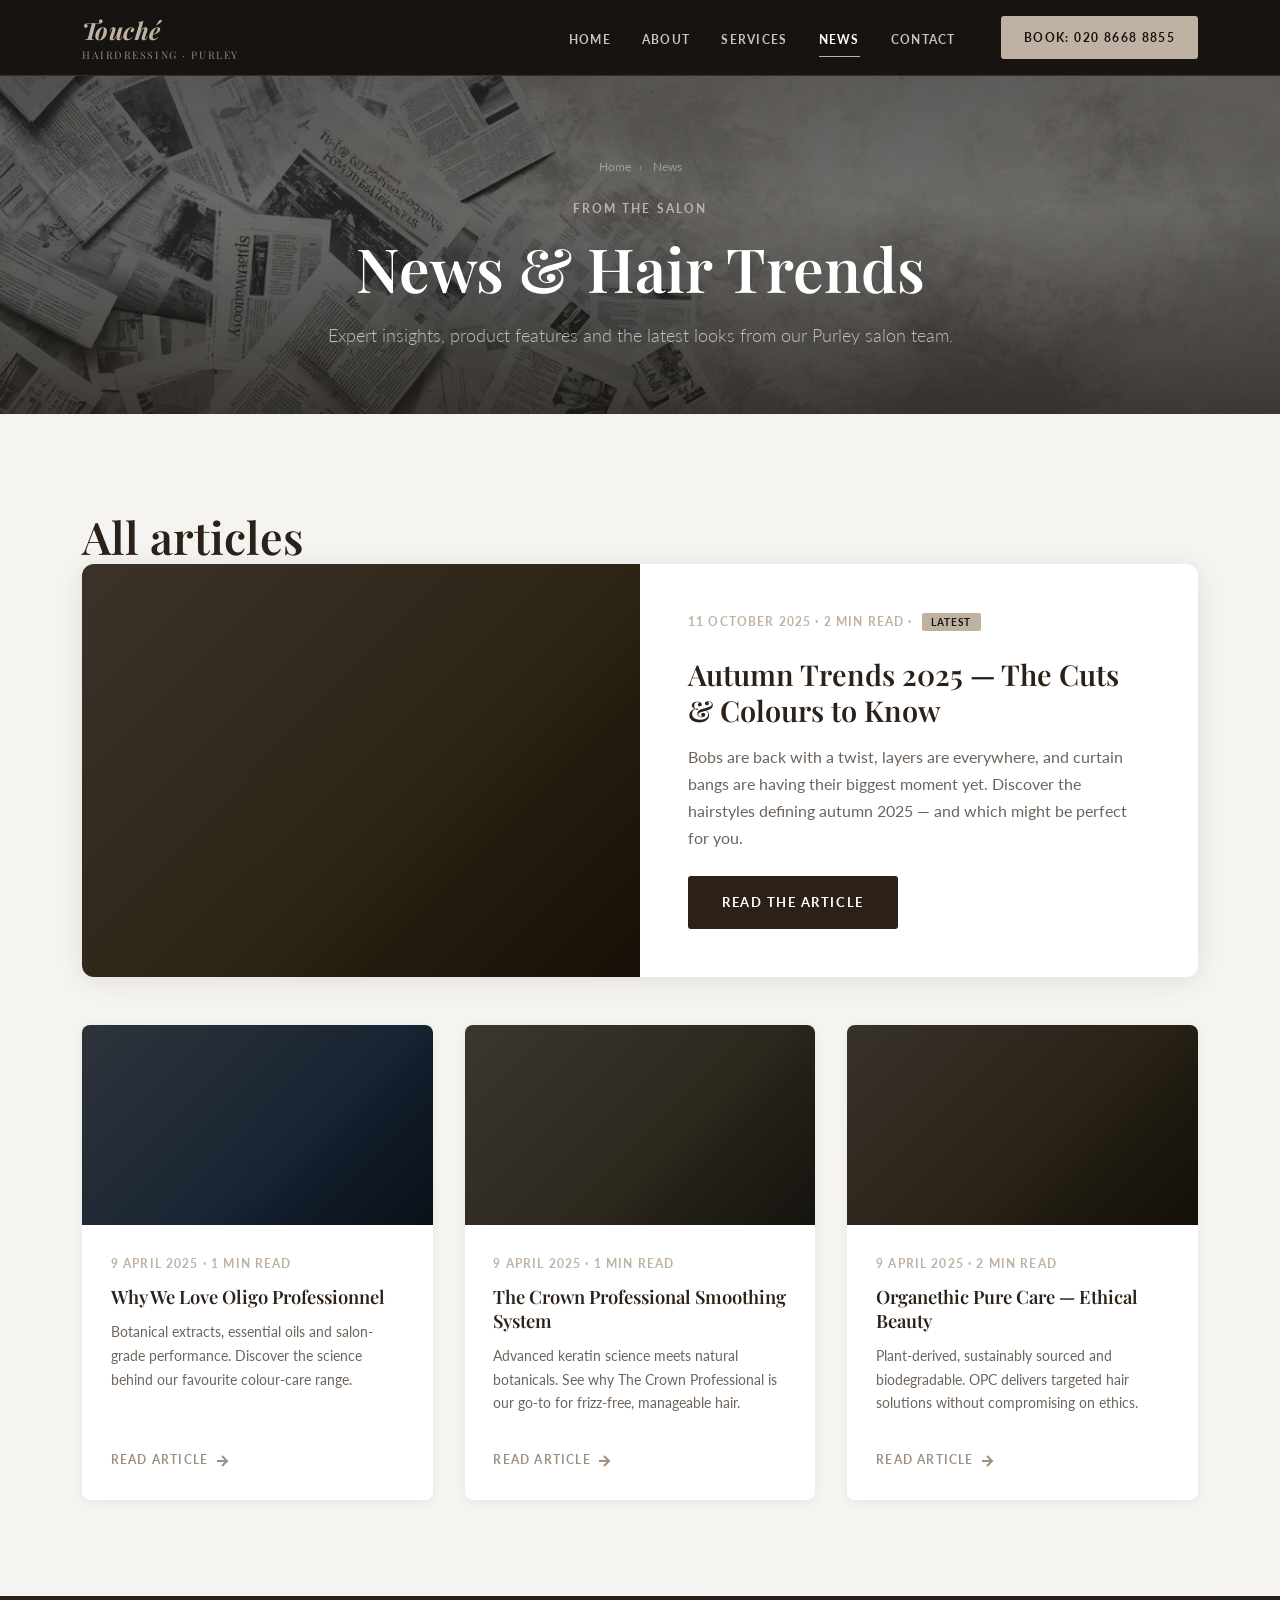
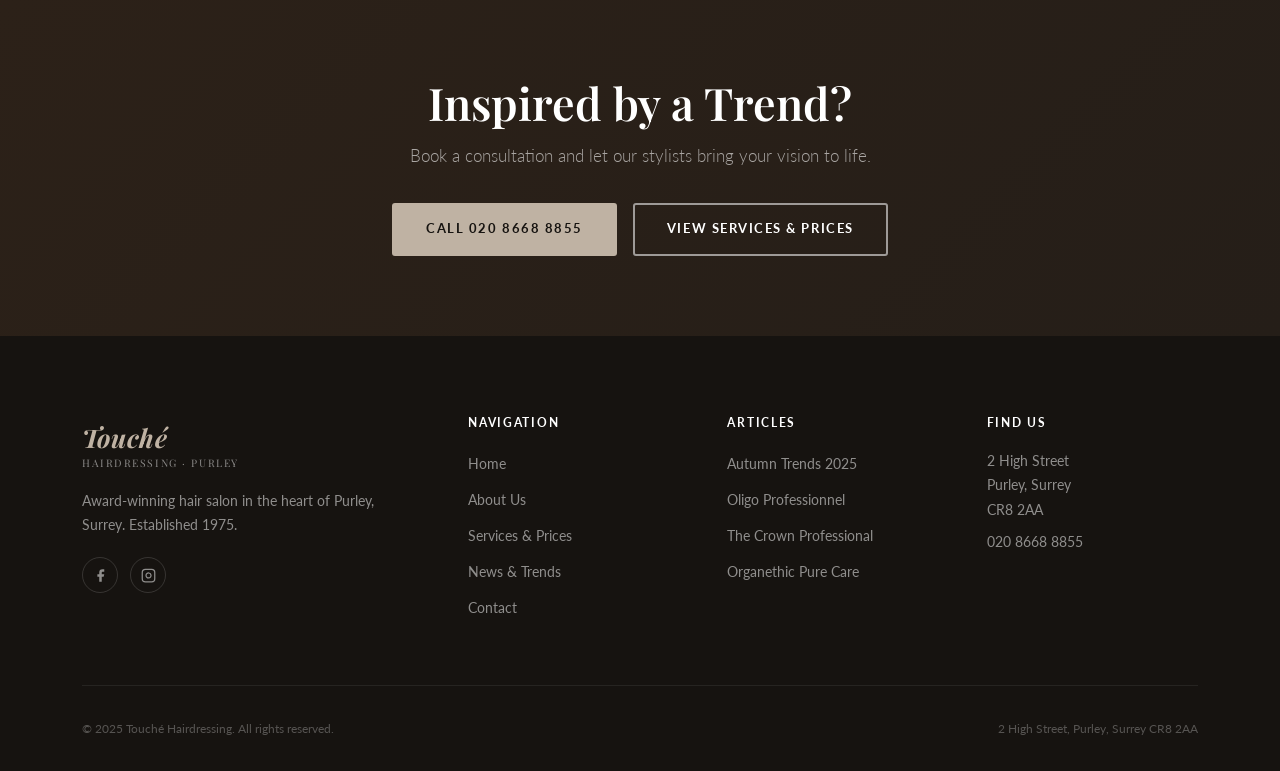
==== news/index.html @ 26e146b6 "Initial commit — Touché Hairdressing Purley (cloned and rebranded from Caterham site) Co-Authored-By" ====
<!DOCTYPE html>
<html lang="en-GB">
<head>
  <meta charset="UTF-8">
  <meta name="viewport" content="width=device-width, initial-scale=1.0">
  <title>Hair News &amp; Trends | Touché Hairdressing Purley Blog</title>
  <meta name="description" content="Salon news, hair trends and product features from Touché Hairdressing Purley. Explore autumn 2025 trends, premium product guides and expert styling advice.">
  <meta name="keywords" content="hair trends 2025, hairdressing news Purley, autumn hair trends, balayage trends Surrey, hair care tips">
  <link rel="canonical" href="https://www.touchepurley.hair/news/">

  <meta property="og:type" content="website">
  <meta property="og:url" content="https://www.touchepurley.hair/news/">
  <meta property="og:title" content="Hair News &amp; Trends | Touché Hairdressing Purley">
  <meta property="og:description" content="Expert hair trend guides and product features from Touché Hairdressing, Purley's award-winning salon.">

  <link rel="icon" type="image/x-icon" href="../Images/favicon.ico">
  <link rel="icon" type="image/png" sizes="32x32" href="../Images/favicon-32x32.png">
  <link rel="icon" type="image/png" sizes="16x16" href="../Images/favicon-16x16.png">
  <link rel="apple-touch-icon" href="../Images/apple-touch-icon.png">
  <link rel="manifest" href="../Images/site.webmanifest">

  <link rel="stylesheet" href="../css/style.css">

  <script type="application/ld+json">
  {
    "@context": "https://schema.org",
    "@type": "Blog",
    "name": "Touché Hairdressing News & Trends",
    "url": "https://www.touchepurley.hair/news/",
    "publisher": {
      "@type": "Organization",
      "name": "Touché Hairdressing",
      "url": "https://www.touchepurley.hair"
    }
  }
  </script>
</head>
<body>

<!-- ===== NAVIGATION ===== -->
<nav class="nav" aria-label="Main navigation">
  <div class="nav__container">
    <a href="../index.html" class="nav__logo">Touché<span>Hairdressing · Purley</span></a>
    <ul class="nav__links" role="list">
      <li><a href="../index.html">Home</a></li>
      <li><a href="../about.html">About</a></li>
      <li><a href="../services.html">Services</a></li>
      <li><a href="./" class="active">News</a></li>
      <li><a href="../contact.html">Contact</a></li>
    </ul>
    <a href="tel:02086688855" class="btn btn--gold nav__cta">Book: 020 8668 8855</a>
    <button class="nav__hamburger" aria-label="Toggle navigation menu" aria-expanded="false">
      <span></span><span></span><span></span>
    </button>
  </div>
</nav>

<nav class="nav__mobile" aria-label="Mobile navigation">
  <a href="../index.html">Home</a>
  <a href="../about.html">About</a>
  <a href="../services.html">Services</a>
  <a href="./">News</a>
  <a href="../contact.html">Contact</a>
  <a href="tel:02086688855" class="btn btn--gold">Call 020 8668 8855</a>
</nav>

<!-- ===== PAGE HERO ===== -->
<header class="page-hero page-hero--img" style="background-image:url('../Images/news%20header%201200%20x%20400.jpg')">
  <div class="breadcrumb"><a href="../index.html">Home</a><span>›</span> News</div>
  <div class="page-hero__content">
    <span class="eyebrow" style="color:var(--gold);">From the Salon</span>
    <h1>News &amp; Hair Trends</h1>
    <p>Expert insights, product features and the latest looks from our Purley salon team.</p>
  </div>
</header>

<!-- ===== BLOG GRID ===== -->
<section class="section" aria-labelledby="articles-heading">
  <div class="container">
    <h2 id="articles-heading" class="sr-only">All articles</h2>

    <!-- Featured article -->
    <article style="display:grid;grid-template-columns:1fr 1fr;gap:0;border-radius:12px;overflow:hidden;box-shadow:var(--shadow);margin-bottom:3rem;background:var(--white);">
      <div class="blog-card__img blog-card__img--autumn" style="height:auto;min-height:320px;" aria-hidden="true"></div>
      <div style="padding:3rem;display:flex;flex-direction:column;justify-content:center;">
        <div class="blog-card__meta">11 October 2025 · 2 min read · <span style="background:var(--gold);color:var(--black);padding:0.2rem 0.6rem;border-radius:2px;font-size:0.65rem;font-weight:700;letter-spacing:0.1em;text-transform:uppercase;margin-left:0.3rem;">Latest</span></div>
        <h2 style="font-size:1.8rem;margin:0.8rem 0 1rem;line-height:1.25;">Autumn Trends 2025 — The Cuts &amp; Colours to Know</h2>
        <p style="color:var(--text-light);font-size:0.97rem;line-height:1.75;margin-bottom:1.5rem;">Bobs are back with a twist, layers are everywhere, and curtain bangs are having their biggest moment yet. Discover the hairstyles defining autumn 2025 — and which might be perfect for you.</p>
        <a href="autumn-trends-2025.html" class="btn btn--dark" style="align-self:flex-start;">Read the Article</a>
      </div>
    </article>

    <!-- Grid of remaining posts -->
    <div class="grid-3">
      <article class="blog-card">
        <div class="blog-card__img blog-card__img--oligo" aria-hidden="true"></div>
        <div class="blog-card__body">
          <div class="blog-card__meta">9 April 2025 · 1 min read</div>
          <h2 style="font-size:1.15rem;margin-bottom:0.7rem;line-height:1.3;font-family:var(--font-serif);">Why We Love Oligo Professionnel</h2>
          <p>Botanical extracts, essential oils and salon-grade performance. Discover the science behind our favourite colour-care range.</p>
          <a href="oligo-professionnel.html" class="blog-card__read-more">
            Read article
            <svg width="14" height="14" viewBox="0 0 14 14" fill="none" stroke="currentColor" stroke-width="2"><path d="M2 7h10M7 2l5 5-5 5"/></svg>
          </a>
        </div>
      </article>

      <article class="blog-card">
        <div class="blog-card__img blog-card__img--crown" aria-hidden="true"></div>
        <div class="blog-card__body">
          <div class="blog-card__meta">9 April 2025 · 1 min read</div>
          <h2 style="font-size:1.15rem;margin-bottom:0.7rem;line-height:1.3;font-family:var(--font-serif);">The Crown Professional Smoothing System</h2>
          <p>Advanced keratin science meets natural botanicals. See why The Crown Professional is our go-to for frizz-free, manageable hair.</p>
          <a href="the-crown-professional.html" class="blog-card__read-more">
            Read article
            <svg width="14" height="14" viewBox="0 0 14 14" fill="none" stroke="currentColor" stroke-width="2"><path d="M2 7h10M7 2l5 5-5 5"/></svg>
          </a>
        </div>
      </article>

      <article class="blog-card">
        <div class="blog-card__img blog-card__img--opc" aria-hidden="true"></div>
        <div class="blog-card__body">
          <div class="blog-card__meta">9 April 2025 · 2 min read</div>
          <h2 style="font-size:1.15rem;margin-bottom:0.7rem;line-height:1.3;font-family:var(--font-serif);">Organethic Pure Care — Ethical Beauty</h2>
          <p>Plant-derived, sustainably sourced and biodegradable. OPC delivers targeted hair solutions without compromising on ethics.</p>
          <a href="organethic-pure-care.html" class="blog-card__read-more">
            Read article
            <svg width="14" height="14" viewBox="0 0 14 14" fill="none" stroke="currentColor" stroke-width="2"><path d="M2 7h10M7 2l5 5-5 5"/></svg>
          </a>
        </div>
      </article>
    </div>
  </div>
</section>

<!-- ===== CTA ===== -->
<div class="cta-band">
  <div class="container">
    <h2>Inspired by a Trend?</h2>
    <p>Book a consultation and let our stylists bring your vision to life.</p>
    <div style="display:flex;gap:1rem;justify-content:center;flex-wrap:wrap;">
      <a href="tel:02086688855" class="btn btn--gold">Call 020 8668 8855</a>
      <a href="../services.html" class="btn btn--outline">View Services &amp; Prices</a>
    </div>
  </div>
</div>

<!-- ===== FOOTER ===== -->
<footer class="footer" aria-label="Site footer">
  <div class="container">
    <div class="footer__grid">
      <div class="footer__brand">
        <a href="../index.html" class="nav__logo">Touché<span>Hairdressing · Purley</span></a>
        <p>Award-winning hair salon in the heart of Purley, Surrey. Established 1975.</p>
        <div class="footer__social">
          <a href="https://www.facebook.com/touchehairpurley" aria-label="Facebook" target="_blank" rel="noopener"><svg viewBox="0 0 24 24" fill="currentColor"><path d="M18 2h-3a5 5 0 0 0-5 5v3H7v4h3v8h4v-8h3l1-4h-4V7a1 1 0 0 1 1-1h3z"/></svg></a>
          <a href="https://www.instagram.com/touchehairdressingpurley/" aria-label="Instagram" target="_blank" rel="noopener"><svg viewBox="0 0 24 24" fill="none" stroke="currentColor" stroke-width="2"><rect x="2" y="2" width="20" height="20" rx="5"/><path d="M16 11.37A4 4 0 1 1 12.63 8 4 4 0 0 1 16 11.37z"/><line x1="17.5" y1="6.5" x2="17.51" y2="6.5"/></svg></a>
        </div>
      </div>
      <div class="footer__col">
        <h4>Navigation</h4>
        <ul>
          <li><a href="../index.html">Home</a></li>
          <li><a href="../about.html">About Us</a></li>
          <li><a href="../services.html">Services &amp; Prices</a></li>
          <li><a href="./">News &amp; Trends</a></li>
          <li><a href="../contact.html">Contact</a></li>
        </ul>
      </div>
      <div class="footer__col">
        <h4>Articles</h4>
        <ul>
          <li><a href="autumn-trends-2025.html">Autumn Trends 2025</a></li>
          <li><a href="oligo-professionnel.html">Oligo Professionnel</a></li>
          <li><a href="the-crown-professional.html">The Crown Professional</a></li>
          <li><a href="organethic-pure-care.html">Organethic Pure Care</a></li>
        </ul>
      </div>
      <div class="footer__col">
        <h4>Find Us</h4>
        <p>2 High Street<br>Purley, Surrey<br>CR8 2AA</p>
        <p><a href="tel:02086688855">020 8668 8855</a></p>
      </div>
    </div>
    <div class="footer__bottom">
      <p>&copy; 2025 Touché Hairdressing. All rights reserved.</p>
      <p>2 High Street, Purley, Surrey CR8 2AA</p>
    </div>
  </div>
</footer>

<script src="../js/main.js"></script>
<script src="../js/cms.js"></script>
</body>
</html>
---- css/style.css ----
/* ============================================================
   TOUCHÉ HAIRDRESSING — PURLEY
   Main Stylesheet — Perfectly Taupe Theme
   ============================================================ */

@import url('https://fonts.googleapis.com/css2?family=Playfair+Display:ital,wght@0,400;0,600;0,700;1,400;1,600&family=Lato:wght@300;400;700&display=swap');

/* ===== VARIABLES ===== */
:root {
  --black:        #161310;
  --dark:         #2C2118;
  --gold:         #BFB2A3;
  --gold-light:   #d4c4b5;
  --gold-dark:    #9E9082;
  --sage:         #819591;
  --cream:        #f6f4f1;
  --warm-white:   #edeae5;
  --grey-light:   #ddd9d3;
  --grey-mid:     #a09890;
  --text:         #2a2520;
  --text-light:   #6e645c;
  --white:        #ffffff;

  --font-serif:   'Playfair Display', Georgia, 'Times New Roman', serif;
  --font-sans:    'Lato', -apple-system, BlinkMacSystemFont, sans-serif;

  --max-width:    1180px;
  --nav-height:   76px;
  --transition:   0.3s ease;
  --shadow-sm:    0 2px 12px rgba(0,0,0,0.06);
  --shadow:       0 4px 28px rgba(0,0,0,0.09);
  --shadow-lg:    0 12px 48px rgba(0,0,0,0.14);
  --radius:       3px;
  --radius-lg:    8px;
}

/* ===== RESET & BASE ===== */
*, *::before, *::after { box-sizing: border-box; margin: 0; padding: 0; }

html {
  font-size: 16px;
  scroll-behavior: smooth;
  -webkit-text-size-adjust: 100%;
  overflow-x: hidden;
}

body {
  font-family: var(--font-sans);
  font-weight: 400;
  color: var(--text);
  background: var(--cream);
  line-height: 1.7;
  overflow-x: hidden;
}

img {
  display: block;
  max-width: 100%;
  height: auto;
}

a {
  color: inherit;
  text-decoration: none;
}

ul { list-style: none; }

/* ===== TYPOGRAPHY ===== */
h1, h2, h3, h4 {
  font-family: var(--font-serif);
  line-height: 1.2;
  color: var(--dark);
  font-weight: 600;
}

h1 { font-size: clamp(2.4rem, 5vw, 3.8rem); }
h2 { font-size: clamp(1.9rem, 3.5vw, 2.8rem); }
h3 { font-size: clamp(1.3rem, 2.5vw, 1.7rem); }
h4 { font-size: 1.1rem; }

p { margin-bottom: 1rem; }
p:last-child { margin-bottom: 0; }

.eyebrow {
  display: inline-block;
  font-family: var(--font-sans);
  font-size: 0.72rem;
  font-weight: 700;
  letter-spacing: 0.18em;
  text-transform: uppercase;
  color: var(--gold);
  margin-bottom: 0.8rem;
}

.lead {
  font-size: 1.15rem;
  font-weight: 300;
  color: var(--text-light);
  line-height: 1.8;
}

/* ===== BUTTONS ===== */
.btn {
  display: inline-block;
  padding: 0.85rem 2rem;
  font-family: var(--font-sans);
  font-size: 0.8rem;
  font-weight: 700;
  letter-spacing: 0.12em;
  text-transform: uppercase;
  border: 2px solid transparent;
  border-radius: var(--radius);
  cursor: pointer;
  transition: all var(--transition);
  white-space: nowrap;
}

.btn--gold {
  background: var(--gold);
  color: var(--black);
  border-color: var(--gold);
}
.btn--gold:hover {
  background: var(--gold-light);
  border-color: var(--gold-light);
  transform: translateY(-1px);
  box-shadow: 0 6px 20px rgba(191,178,163,0.40);
}

.btn--outline {
  background: transparent;
  color: var(--white);
  border-color: rgba(255,255,255,0.55);
}
.btn--outline:hover {
  background: rgba(255,255,255,0.1);
  border-color: var(--white);
}

.btn--dark {
  background: var(--dark);
  color: var(--white);
  border-color: var(--dark);
}
.btn--dark:hover {
  background: var(--black);
  border-color: var(--black);
  transform: translateY(-1px);
}

.btn--outline-dark {
  background: transparent;
  color: var(--dark);
  border-color: var(--grey-light);
}
.btn--outline-dark:hover {
  border-color: var(--gold);
  color: var(--gold-dark);
}

/* ===== NAVIGATION ===== */
.nav {
  position: fixed;
  top: 0;
  left: 0;
  right: 0;
  z-index: 1000;
  height: var(--nav-height);
  background: var(--black);
  border-bottom: 1px solid rgba(191,178,163,0.18);
  transition: box-shadow var(--transition);
}

.nav.scrolled {
  box-shadow: 0 2px 24px rgba(0,0,0,0.35);
}

.nav__container {
  max-width: var(--max-width);
  margin: 0 auto;
  padding: 0 2rem;
  height: 100%;
  display: flex;
  align-items: center;
  gap: 2rem;
}

.nav__logo {
  font-family: var(--font-serif);
  font-size: 1.5rem;
  font-weight: 700;
  font-style: italic;
  color: var(--gold);
  letter-spacing: 0.02em;
  flex-shrink: 0;
  margin-right: auto;
}
.nav__logo span {
  font-style: normal;
  font-weight: 300;
  color: rgba(255,255,255,0.50);
  font-size: 0.65rem;
  letter-spacing: 0.15em;
  text-transform: uppercase;
  display: block;
  margin-top: -4px;
}

.nav__links {
  display: flex;
  align-items: center;
  gap: 0.25rem;
}

.nav__links a {
  color: rgba(255,255,255,0.75);
  font-size: 0.78rem;
  font-weight: 700;
  letter-spacing: 0.10em;
  text-transform: uppercase;
  padding: 0.5rem 0.85rem;
  border-radius: var(--radius);
  transition: color var(--transition);
  position: relative;
}

.nav__links a::after {
  content: '';
  position: absolute;
  bottom: -2px;
  left: 0.85rem;
  right: 0.85rem;
  height: 1px;
  background: var(--gold);
  transform: scaleX(0);
  transition: transform var(--transition);
}

.nav__links a:hover,
.nav__links a.active {
  color: var(--white);
}

.nav__links a:hover::after,
.nav__links a.active::after {
  transform: scaleX(1);
}

.nav__cta {
  font-size: 0.72rem;
  padding: 0.6rem 1.3rem;
  flex-shrink: 0;
}

.nav__hamburger {
  display: none;
  flex-direction: column;
  justify-content: space-between;
  width: 26px;
  height: 18px;
  background: none;
  border: none;
  cursor: pointer;
  padding: 0;
  flex-shrink: 0;
}

.nav__hamburger span {
  display: block;
  width: 100%;
  height: 2px;
  background: var(--white);
  border-radius: 2px;
  transition: all var(--transition);
}

.nav__hamburger.open span:nth-child(1) { transform: translateY(8px) rotate(45deg); }
.nav__hamburger.open span:nth-child(2) { opacity: 0; transform: scaleX(0); }
.nav__hamburger.open span:nth-child(3) { transform: translateY(-8px) rotate(-45deg); }

/* ===== HERO — HOMEPAGE ===== */
.hero {
  position: relative;
  min-height: 100vh;
  display: flex;
  align-items: center;
  justify-content: center;
  overflow: hidden;
  background: var(--black);
}

/* Glow orbs — GPU-only animation (transform + opacity, no blur change) */
.hero__glow {
  position: absolute;
  border-radius: 50%;
  pointer-events: none;
  z-index: 0;
  will-change: transform, opacity;
}

.hero__glow--1 {
  width: 600px;
  height: 600px;
  top: -10%;
  left: -15%;
  background: radial-gradient(circle, rgba(191,178,163,0.24) 0%, transparent 68%);
  filter: blur(72px);
  animation: glow1 14s ease-in-out infinite alternate;
}

.hero__glow--2 {
  width: 480px;
  height: 480px;
  bottom: -5%;
  right: -10%;
  background: radial-gradient(circle, rgba(129,149,145,0.20) 0%, transparent 68%);
  filter: blur(90px);
  animation: glow2 18s ease-in-out infinite alternate;
}

.hero__glow--3 {
  width: 340px;
  height: 340px;
  top: 45%;
  left: 52%;
  background: radial-gradient(circle, rgba(212,196,181,0.16) 0%, transparent 68%);
  filter: blur(60px);
  animation: glow3 22s ease-in-out infinite alternate;
}

@keyframes glow1 {
  0%   { opacity: 0.5; transform: translate(0,    0)    scale(1);    }
  35%  { opacity: 0.9; transform: translate(90px, 50px) scale(1.12); }
  70%  { opacity: 0.6; transform: translate(40px,-70px) scale(0.95); }
  100% { opacity: 1.0; transform: translate(-30px,90px) scale(1.18); }
}

@keyframes glow2 {
  0%   { opacity: 0.4; transform: translate(0,     0)     scale(1);    }
  40%  { opacity: 0.7; transform: translate(-70px,-50px)  scale(1.15); }
  100% { opacity: 0.5; transform: translate(50px,  70px)  scale(0.90); }
}

@keyframes glow3 {
  0%   { opacity: 0.3; transform: translate(0,   0)    scale(1);   }
  50%  { opacity: 0.7; transform: translate(60px,-40px) scale(1.3); }
  100% { opacity: 0.2; transform: translate(-50px,50px) scale(0.8); }
}

.hero::before {
  content: '';
  position: absolute;
  inset: 0;
  background:
    radial-gradient(ellipse 70% 60% at 15% 55%, rgba(191,178,163,0.12) 0%, transparent 65%),
    radial-gradient(ellipse 50% 70% at 85% 40%, rgba(129,149,145,0.07) 0%, transparent 60%),
    linear-gradient(160deg, #100d0a 0%, #1a1714 45%, #201d19 70%, #100d0a 100%);
  z-index: 0;
}

/* Subtle geometric texture */
.hero::after {
  content: '';
  position: absolute;
  inset: 0;
  background-image:
    repeating-linear-gradient(
      45deg,
      transparent 0px,
      transparent 40px,
      rgba(191,178,163,0.025) 40px,
      rgba(191,178,163,0.025) 41px
    );
  z-index: 0;
}

/* Two-column inner wrapper */
.hero__inner {
  position: relative;
  z-index: 1;
  width: 100%;
  max-width: var(--max-width);
  padding: 0 2rem;
  display: grid;
  grid-template-columns: 1fr 1fr;
  gap: 3.5rem;
  align-items: center;
}

.hero__content {
  position: relative;
  z-index: 1;
  text-align: left;
  padding: 8rem 0 6rem;
}

/* Hero image — right column */
.hero__image {
  position: relative;
  z-index: 1;
  height: 620px;
  border-radius: 16px;
  overflow: hidden;
  box-shadow:
    0 0 0 1px rgba(191,178,163,0.16),
    0 32px 80px rgba(0,0,0,0.50),
    0 0 80px rgba(191,178,163,0.06);
  animation: heroImgReveal 1.2s ease forwards;
}

@keyframes heroImgReveal {
  from { opacity: 0; transform: translateY(18px); }
  to   { opacity: 1; transform: translateY(0); }
}

.hero__image img {
  width: 100%;
  height: 100%;
  object-fit: cover;
  object-position: center top;
  display: block;
}

/* Blend left edge into the dark background */
.hero__image::after {
  content: '';
  position: absolute;
  inset: 0;
  background:
    linear-gradient(to right, rgba(16,13,10,0.70) 0%, transparent 38%),
    linear-gradient(to bottom, rgba(16,13,10,0.22) 0%, transparent 18%);
  pointer-events: none;
  border-radius: 16px;
}

.hero__eyebrow {
  display: inline-block;
  font-size: 0.7rem;
  font-weight: 700;
  letter-spacing: 0.22em;
  text-transform: uppercase;
  color: var(--gold);
  border: 1px solid rgba(191,178,163,0.35);
  padding: 0.45rem 1.2rem;
  margin-bottom: 1.8rem;
  border-radius: 2px;
}

.hero__title {
  color: var(--white);
  font-size: clamp(3rem, 7vw, 5.5rem);
  font-weight: 700;
  line-height: 1.05;
  margin-bottom: 1.4rem;
  letter-spacing: -0.01em;
}

.hero__title em {
  font-style: italic;
  color: var(--gold);
}

.hero__subtitle {
  font-size: clamp(1rem, 2vw, 1.2rem);
  font-weight: 300;
  color: rgba(255,255,255,0.68);
  max-width: 480px;
  margin: 0 0 2.5rem;
  line-height: 1.75;
}

.hero__ctas {
  display: flex;
  gap: 1rem;
  justify-content: flex-start;
  flex-wrap: wrap;
}

.hero__scroll {
  position: absolute;
  bottom: 2.5rem;
  left: 50%;
  transform: translateX(-50%);
  z-index: 1;
  display: flex;
  flex-direction: column;
  align-items: center;
  gap: 0.5rem;
  color: rgba(255,255,255,0.32);
  font-size: 0.65rem;
  letter-spacing: 0.15em;
  text-transform: uppercase;
}

.hero__scroll::after {
  content: '';
  display: block;
  width: 1px;
  height: 40px;
  background: linear-gradient(to bottom, rgba(191,178,163,0.60), transparent);
  animation: scrollLine 2s ease-in-out infinite;
}

@keyframes scrollLine {
  0%, 100% { opacity: 1; transform: scaleY(1); }
  50% { opacity: 0.4; transform: scaleY(0.6); }
}

/* ===== PAGE HERO (inner pages) ===== */
.page-hero {
  position: relative;
  padding: calc(var(--nav-height) + 5rem) 2rem 5rem;
  background: var(--black);
  overflow: hidden;
  text-align: center;
}

.page-hero::before {
  content: '';
  position: absolute;
  inset: 0;
  background:
    radial-gradient(ellipse 60% 80% at 50% 100%, rgba(191,178,163,0.12) 0%, transparent 65%),
    linear-gradient(180deg, #100d0a 0%, #1a1714 100%);
  z-index: 0;
}

/* Page hero with background image */
.page-hero--img {
  background-size: cover;
  background-position: center;
  padding: calc(var(--nav-height) + 4rem) 2rem 4rem;
}

.page-hero--img::before {
  background: linear-gradient(180deg,
    rgba(22,19,16,0.72) 0%,
    rgba(22,19,16,0.60) 50%,
    rgba(22,19,16,0.82) 100%);
}

.page-hero__content {
  position: relative;
  z-index: 1;
  max-width: 640px;
  margin: 0 auto;
}

.page-hero h1 {
  color: var(--white);
  margin-bottom: 1rem;
}

.page-hero p {
  color: rgba(255,255,255,0.65);
  font-size: 1.1rem;
  font-weight: 300;
  margin: 0;
}

/* ===== LAYOUT HELPERS ===== */
.container {
  max-width: var(--max-width);
  margin: 0 auto;
  padding: 0 2rem;
}

.section {
  padding: 6rem 0;
}

.section--dark {
  background: var(--dark);
  color: var(--white);
}

.section--dark h1,
.section--dark h2,
.section--dark h3,
.section--dark h4 {
  color: var(--white);
}

.section--dark .eyebrow {
  color: var(--gold);
}

.section--cream {
  background: var(--warm-white);
}

.section--black {
  background: var(--black);
}

.section__header {
  text-align: center;
  max-width: 620px;
  margin: 0 auto 4rem;
}

.section__header p {
  font-size: 1.05rem;
  color: var(--text-light);
  margin-top: 0.8rem;
}

.section--dark .section__header p {
  color: rgba(255,255,255,0.60);
}

.divider {
  width: 48px;
  height: 2px;
  background: var(--gold);
  margin: 1.2rem auto 0;
}

/* ===== GRID LAYOUTS ===== */
.grid-2 { display: grid; grid-template-columns: repeat(2, 1fr); gap: 2rem; }
.grid-3 { display: grid; grid-template-columns: repeat(3, 1fr); gap: 2rem; }
.grid-4 { display: grid; grid-template-columns: repeat(4, 1fr); gap: 1.5rem; }

/* ===== INTRO STRIP ===== */
.intro-strip {
  background: var(--dark);
  padding: 5rem 0;
  text-align: center;
}

.intro-strip__inner {
  max-width: 700px;
  margin: 0 auto;
  padding: 0 2rem;
}

.intro-strip h2 {
  color: var(--white);
  margin-bottom: 1.2rem;
}

.intro-strip p {
  color: rgba(255,255,255,0.65);
  font-size: 1.1rem;
  font-weight: 300;
  line-height: 1.8;
}

.intro-strip__stats {
  display: flex;
  justify-content: center;
  gap: 3rem;
  margin-top: 3rem;
  flex-wrap: wrap;
}

.stat {
  text-align: center;
}

.stat__number {
  display: block;
  font-family: var(--font-serif);
  font-size: 2.8rem;
  font-weight: 700;
  color: var(--gold);
  line-height: 1;
}

.stat__label {
  display: block;
  font-size: 0.72rem;
  font-weight: 700;
  letter-spacing: 0.12em;
  text-transform: uppercase;
  color: rgba(255,255,255,0.42);
  margin-top: 0.4rem;
}

/* ===== SERVICE CARDS ===== */
.service-card {
  background: var(--white);
  border-radius: var(--radius-lg);
  overflow: hidden;
  transition: all var(--transition);
  box-shadow: var(--shadow-sm);
  display: flex;
  flex-direction: column;
}

.service-card:hover {
  transform: translateY(-4px);
  box-shadow: var(--shadow-lg);
}

.service-card__icon {
  height: 220px;
  background: linear-gradient(135deg, var(--dark) 0%, #251E18 100%);
  display: flex;
  align-items: center;
  justify-content: center;
  position: relative;
  overflow: hidden;
}

.service-card__icon::after {
  content: '';
  position: absolute;
  bottom: -30px;
  right: -30px;
  width: 120px;
  height: 120px;
  border: 2px solid rgba(191,178,163,0.18);
  border-radius: 50%;
}

.service-card__icon svg {
  width: 56px;
  height: 56px;
  opacity: 0.85;
}

.service-card__img {
  height: 220px;
  overflow: hidden;
}

.service-card__img img {
  width: 100%;
  height: 100%;
  object-fit: cover;
  display: block;
  transition: transform 0.4s ease;
}

.service-card:hover .service-card__img img {
  transform: scale(1.04);
}

.service-card__body {
  padding: 1.8rem;
  flex: 1;
  display: flex;
  flex-direction: column;
}

.service-card__body h3 {
  margin-bottom: 0.6rem;
  font-size: 1.25rem;
}

.service-card__body p {
  color: var(--text-light);
  font-size: 0.95rem;
  flex: 1;
}

.service-card__price {
  display: inline-block;
  margin-top: 1rem;
  font-size: 0.8rem;
  font-weight: 700;
  letter-spacing: 0.08em;
  color: var(--gold-dark);
  text-transform: uppercase;
}

/* ===== FEATURE LIST ===== */
.feature {
  display: flex;
  gap: 1.4rem;
  padding: 1.5rem 0;
  border-bottom: 1px solid var(--grey-light);
}

.feature:last-child { border-bottom: none; }

.feature__icon {
  width: 48px;
  height: 48px;
  background: linear-gradient(135deg, var(--gold) 0%, var(--gold-dark) 100%);
  border-radius: 50%;
  display: flex;
  align-items: center;
  justify-content: center;
  flex-shrink: 0;
}

.feature__icon svg {
  width: 22px;
  height: 22px;
  color: var(--white);
}

.feature__body h4 {
  margin-bottom: 0.25rem;
  font-size: 1.05rem;
}

.feature__body p {
  color: var(--text-light);
  font-size: 0.92rem;
  margin: 0;
}

/* ===== PRODUCT CARDS ===== */
.product-card {
  background: var(--white);
  border-radius: var(--radius-lg);
  padding: 2.2rem;
  border: 1px solid var(--grey-light);
  transition: all var(--transition);
  position: relative;
  overflow: hidden;
}

.product-card::before {
  content: '';
  position: absolute;
  top: 0;
  left: 0;
  right: 0;
  height: 3px;
  background: linear-gradient(90deg, var(--gold), var(--gold-light));
  transform: scaleX(0);
  transition: transform var(--transition);
}

.product-card:hover {
  border-color: var(--gold-light);
  box-shadow: var(--shadow);
}

.product-card:hover::before {
  transform: scaleX(1);
}

.product-card__name {
  font-family: var(--font-serif);
  font-size: 1.25rem;
  color: var(--dark);
  margin-bottom: 0.6rem;
}

.product-card p {
  color: var(--text-light);
  font-size: 0.92rem;
  line-height: 1.7;
}

.product-card__link {
  display: inline-flex;
  align-items: center;
  gap: 0.4rem;
  font-size: 0.78rem;
  font-weight: 700;
  letter-spacing: 0.10em;
  text-transform: uppercase;
  color: var(--gold-dark);
  margin-top: 1.2rem;
  transition: gap var(--transition);
}

.product-card__link:hover { gap: 0.7rem; }

/* ===== PRICING TABLE ===== */
.pricing-section {
  padding: 6rem 0;
}

.pricing-category {
  margin-bottom: 4rem;
  scroll-margin-top: calc(var(--nav-height) + 1.5rem);
}

.pricing-category__title {
  font-family: var(--font-serif);
  font-size: 1.5rem;
  color: var(--dark);
  border-bottom: 2px solid var(--grey-light);
  padding-bottom: 0.8rem;
  margin-bottom: 0;
  display: flex;
  align-items: center;
  gap: 1rem;
}

.pricing-category__title::after {
  content: '';
  flex: 1;
  height: 2px;
  background: linear-gradient(90deg, var(--grey-light) 0%, transparent 100%);
  margin-left: 0.5rem;
}

.pricing-row {
  display: flex;
  align-items: baseline;
  justify-content: space-between;
  padding: 1rem 0;
  border-bottom: 1px solid rgba(0,0,0,0.05);
  gap: 1rem;
}

.pricing-row:last-child { border-bottom: none; }

.pricing-row__name {
  font-size: 0.97rem;
  color: var(--text);
  font-weight: 400;
}

.pricing-row__note {
  font-size: 0.8rem;
  color: var(--text-light);
  display: block;
  margin-top: 0.15rem;
}

.pricing-row__price {
  font-family: var(--font-serif);
  font-size: 1.1rem;
  color: var(--dark);
  font-weight: 600;
  white-space: nowrap;
  flex-shrink: 0;
}

.pricing-note {
  background: linear-gradient(135deg, #f8f6f3 0%, #f0ece6 100%);
  border: 1px solid rgba(191,178,163,0.28);
  border-radius: var(--radius-lg);
  padding: 2rem 2.5rem;
  margin-top: 3rem;
}

.pricing-note h4 {
  color: var(--gold-dark);
  margin-bottom: 0.8rem;
}

.pricing-note ul {
  list-style: none;
  display: grid;
  grid-template-columns: repeat(auto-fill, minmax(280px, 1fr));
  gap: 0.5rem 2rem;
}

.pricing-note ul li {
  font-size: 0.88rem;
  color: var(--text-light);
  padding-left: 1.2rem;
  position: relative;
}

.pricing-note ul li::before {
  content: '–';
  position: absolute;
  left: 0;
  color: var(--gold);
}

/* ===== CONTACT SECTION ===== */
.contact-grid {
  display: grid;
  grid-template-columns: 1fr 1.3fr;
  gap: 4rem;
  align-items: start;
}

.contact-info__item {
  display: flex;
  gap: 1.2rem;
  margin-bottom: 2rem;
  align-items: flex-start;
}

.contact-info__icon {
  width: 42px;
  height: 42px;
  border: 1px solid var(--grey-light);
  border-radius: 50%;
  display: flex;
  align-items: center;
  justify-content: center;
  flex-shrink: 0;
  color: var(--gold);
}

.contact-info__icon svg { width: 18px; height: 18px; }

.contact-info__text h4 {
  font-family: var(--font-sans);
  font-size: 0.72rem;
  font-weight: 700;
  letter-spacing: 0.12em;
  text-transform: uppercase;
  color: var(--text-light);
  margin-bottom: 0.3rem;
}

.contact-info__text p,
.contact-info__text a {
  font-size: 1rem;
  color: var(--text);
  font-weight: 400;
  line-height: 1.5;
}

.contact-info__text a:hover { color: var(--gold-dark); }

/* ===== HOURS TABLE ===== */
.hours-table {
  width: 100%;
  border-collapse: collapse;
  margin-top: 0.5rem;
}

.hours-table tr {
  border-bottom: 1px solid var(--grey-light);
}

.hours-table tr:last-child { border-bottom: none; }

.hours-table td {
  padding: 0.5rem 0;
  font-size: 0.9rem;
  color: var(--text);
}

.hours-table td:first-child {
  font-weight: 700;
  color: var(--text-light);
  width: 100px;
}

/* ===== FORM ===== */
.form-group {
  margin-bottom: 1.3rem;
}

.form-group label {
  display: block;
  font-size: 0.75rem;
  font-weight: 700;
  letter-spacing: 0.10em;
  text-transform: uppercase;
  color: var(--text-light);
  margin-bottom: 0.5rem;
}

.form-group input,
.form-group textarea,
.form-group select {
  width: 100%;
  padding: 0.85rem 1.1rem;
  font-family: var(--font-sans);
  font-size: 0.97rem;
  color: var(--text);
  background: var(--white);
  border: 1.5px solid var(--grey-light);
  border-radius: var(--radius);
  transition: border-color var(--transition), box-shadow var(--transition);
  outline: none;
  -webkit-appearance: none;
}

.form-group input:focus,
.form-group textarea:focus,
.form-group select:focus {
  border-color: var(--gold);
  box-shadow: 0 0 0 3px rgba(191,178,163,0.15);
}

.form-group textarea {
  min-height: 130px;
  resize: vertical;
}

/* ===== MAP ===== */
.map-wrapper {
  border-radius: var(--radius-lg);
  overflow: hidden;
  box-shadow: var(--shadow);
  margin-top: 3rem;
}

.map-wrapper iframe {
  display: block;
  width: 100%;
  height: 350px;
  border: none;
  filter: grayscale(20%);
}

/* ===== BLOG CARDS ===== */
.blog-card {
  background: var(--white);
  border-radius: var(--radius-lg);
  overflow: hidden;
  box-shadow: var(--shadow-sm);
  transition: all var(--transition);
  display: flex;
  flex-direction: column;
}

.blog-card:hover {
  transform: translateY(-4px);
  box-shadow: var(--shadow-lg);
}

.blog-card__img {
  height: 200px;
  background: linear-gradient(135deg, var(--dark) 0%, #251E18 100%);
  position: relative;
  overflow: hidden;
}

.blog-card__img::after {
  content: '';
  position: absolute;
  inset: 0;
  background: linear-gradient(135deg, rgba(191,178,163,0.18) 0%, transparent 70%);
}

.blog-card__img--autumn {
  background: linear-gradient(135deg, #1e1710 0%, #28200f 60%, #161008 100%);
}
.blog-card__img--oligo {
  background: linear-gradient(135deg, #0e1824 0%, #142030 60%, #0a1018 100%);
}
.blog-card__img--opc {
  background: linear-gradient(135deg, #1a1610 0%, #241e12 60%, #14100a 100%);
}
.blog-card__img--crown {
  background: linear-gradient(135deg, #1e1c14 0%, #28241a 60%, #161410 100%);
}
.blog-card__img--trends {
  background: linear-gradient(135deg, #1e1710 0%, #28200f 60%, #161008 100%);
}
.blog-card__img--products {
  background: linear-gradient(135deg, #1a1610 0%, #241e12 60%, #14100a 100%);
}
.blog-card__img--news {
  background: linear-gradient(135deg, #141820 0%, #1c2030 60%, #10141a 100%);
}
.blog-card__img--advice {
  background: linear-gradient(135deg, #1c1810 0%, #261e14 60%, #14100a 100%);
}

.blog-card__body {
  padding: 1.8rem;
  flex: 1;
  display: flex;
  flex-direction: column;
}

.blog-card__meta {
  font-size: 0.72rem;
  font-weight: 700;
  letter-spacing: 0.10em;
  text-transform: uppercase;
  color: var(--gold);
  margin-bottom: 0.7rem;
}

.blog-card__body h3 {
  font-size: 1.15rem;
  margin-bottom: 0.7rem;
  line-height: 1.3;
}

.blog-card__body p {
  color: var(--text-light);
  font-size: 0.9rem;
  flex: 1;
  line-height: 1.65;
}

.blog-card__read-more {
  display: inline-flex;
  align-items: center;
  gap: 0.4rem;
  font-size: 0.75rem;
  font-weight: 700;
  letter-spacing: 0.10em;
  text-transform: uppercase;
  color: var(--gold-dark);
  margin-top: 1.2rem;
  transition: gap var(--transition);
}

.blog-card__read-more:hover { gap: 0.7rem; }

/* ===== ARTICLE ===== */
.article-body {
  max-width: 740px;
  margin: 0 auto;
  padding: 5rem 2rem;
}

.article-meta {
  display: flex;
  align-items: center;
  gap: 1.2rem;
  margin-bottom: 2.5rem;
  padding-bottom: 1.5rem;
  border-bottom: 1px solid var(--grey-light);
}

.article-meta__date {
  font-size: 0.78rem;
  font-weight: 700;
  letter-spacing: 0.10em;
  text-transform: uppercase;
  color: var(--gold);
}

.article-meta__read {
  font-size: 0.78rem;
  color: var(--text-light);
}

.article-meta__dot {
  width: 3px;
  height: 3px;
  border-radius: 50%;
  background: var(--grey-mid);
}

.article-body h2 {
  font-size: 1.6rem;
  margin-top: 2.5rem;
  margin-bottom: 0.9rem;
  color: var(--dark);
}

.article-body h3 {
  font-size: 1.2rem;
  margin-top: 1.8rem;
  margin-bottom: 0.7rem;
}

.article-body p {
  font-size: 1.02rem;
  line-height: 1.82;
  color: #2a2520;
  margin-bottom: 1.3rem;
}

.article-body ul {
  list-style: none;
  margin-bottom: 1.3rem;
}

.article-body ul li {
  padding: 0.35rem 0 0.35rem 1.5rem;
  position: relative;
  font-size: 1rem;
  color: #2a2520;
  line-height: 1.65;
}

.article-body ul li::before {
  content: '';
  position: absolute;
  left: 0;
  top: 0.8rem;
  width: 6px;
  height: 6px;
  border-radius: 50%;
  background: var(--gold);
}

.article-body strong { color: var(--dark); font-weight: 700; }

.article-cta {
  margin-top: 3rem;
  padding: 2.5rem;
  background: linear-gradient(135deg, var(--dark) 0%, #251E18 100%);
  border-radius: var(--radius-lg);
  text-align: center;
}

.article-cta h3 { color: var(--white); margin-bottom: 0.7rem; }
.article-cta p { color: rgba(255,255,255,0.65); margin-bottom: 1.5rem; }

.article-nav {
  display: flex;
  gap: 1rem;
  margin-top: 3rem;
  padding-top: 2rem;
  border-top: 1px solid var(--grey-light);
  flex-wrap: wrap;
}

/* ===== CTA BAND ===== */
.cta-band {
  background: linear-gradient(135deg, var(--dark) 0%, #251E18 100%);
  padding: 5rem 0;
  text-align: center;
}

.cta-band h2 { color: var(--white); margin-bottom: 0.8rem; }
.cta-band p {
  color: rgba(255,255,255,0.60);
  font-size: 1.05rem;
  max-width: 500px;
  margin: 0 auto 2rem;
  font-weight: 300;
}

/* ===== LOCATION STRIP ===== */
.location-strip {
  background: var(--warm-white);
  padding: 4rem 0;
  text-align: center;
  border-top: 1px solid var(--grey-light);
  border-bottom: 1px solid var(--grey-light);
}

.location-strip p {
  font-size: 0.85rem;
  color: var(--text-light);
  max-width: 700px;
  margin: 0.5rem auto 0;
  line-height: 1.7;
}

.location-strip h3 {
  font-family: var(--font-sans);
  font-size: 0.72rem;
  font-weight: 700;
  letter-spacing: 0.15em;
  text-transform: uppercase;
  color: var(--gold-dark);
  margin-bottom: 0.5rem;
}

/* ===== FOOTER ===== */
.footer {
  background: var(--black);
  color: rgba(255,255,255,0.52);
  padding: 5rem 0 2rem;
}

.footer__grid {
  display: grid;
  grid-template-columns: 1.6fr 1fr 1fr 1fr;
  gap: 3rem;
  padding-bottom: 3.5rem;
  border-bottom: 1px solid rgba(255,255,255,0.07);
}

.footer__brand .nav__logo {
  font-size: 1.6rem;
  margin-bottom: 1rem;
  display: block;
}

.footer__brand p {
  font-size: 0.88rem;
  line-height: 1.75;
  margin-bottom: 1.2rem;
}

.footer__social {
  display: flex;
  gap: 0.75rem;
}

.footer__social a {
  width: 36px;
  height: 36px;
  border: 1px solid rgba(255,255,255,0.14);
  border-radius: 50%;
  display: flex;
  align-items: center;
  justify-content: center;
  transition: all var(--transition);
  color: rgba(255,255,255,0.52);
}

.footer__social a:hover {
  border-color: var(--gold);
  color: var(--gold);
}

.footer__social svg { width: 15px; height: 15px; }

.footer__col h4 {
  color: var(--white);
  font-family: var(--font-sans);
  font-size: 0.72rem;
  font-weight: 700;
  letter-spacing: 0.15em;
  text-transform: uppercase;
  margin-bottom: 1.2rem;
}

.footer__col ul li {
  margin-bottom: 0.55rem;
}

.footer__col ul li a {
  font-size: 0.88rem;
  color: rgba(255,255,255,0.52);
  transition: color var(--transition);
}

.footer__col ul li a:hover { color: var(--gold); }

.footer__col p {
  font-size: 0.88rem;
  line-height: 1.75;
  margin-bottom: 0.5rem;
}

.footer__col a {
  color: rgba(255,255,255,0.52);
  transition: color var(--transition);
}

.footer__col a:hover { color: var(--gold); }

.footer__bottom {
  padding-top: 2rem;
  display: flex;
  align-items: center;
  justify-content: space-between;
  flex-wrap: wrap;
  gap: 1rem;
}

.footer__bottom p {
  font-size: 0.78rem;
  color: rgba(255,255,255,0.28);
  margin: 0;
}

/* ===== FAQ ===== */
.faq-item {
  border-bottom: 1px solid var(--grey-light);
}

.faq-item:first-child { border-top: 1px solid var(--grey-light); }

.faq-question {
  width: 100%;
  background: none;
  border: none;
  padding: 1.3rem 0;
  display: flex;
  align-items: center;
  justify-content: space-between;
  gap: 1rem;
  cursor: pointer;
  text-align: left;
  font-family: var(--font-serif);
  font-size: 1.05rem;
  color: var(--dark);
  font-weight: 600;
}

.faq-question svg {
  width: 18px;
  height: 18px;
  flex-shrink: 0;
  color: var(--gold);
  transition: transform var(--transition);
}

.faq-item.open .faq-question svg {
  transform: rotate(45deg);
}

.faq-answer {
  display: none;
  padding: 0 0 1.3rem;
  color: var(--text-light);
  font-size: 0.95rem;
  line-height: 1.75;
  max-width: 660px;
}

.faq-item.open .faq-answer { display: block; }

/* ===== BREADCRUMB ===== */
.breadcrumb {
  padding: 1rem 2rem;
  font-size: 0.78rem;
  color: rgba(255,255,255,0.38);
  max-width: var(--max-width);
  margin: 0 auto;
  position: relative;
  z-index: 1;
}

.breadcrumb a {
  color: rgba(255,255,255,0.38);
  transition: color var(--transition);
}

.breadcrumb a:hover { color: var(--gold); }

.breadcrumb span { margin: 0 0.5rem; }

/* ===== MOBILE MENU OVERLAY ===== */
.nav__mobile {
  display: none;
  position: fixed;
  top: var(--nav-height);
  left: 0;
  right: 0;
  bottom: 0;
  background: var(--black);
  z-index: 999;
  padding: 2.5rem 2rem;
  flex-direction: column;
  gap: 0.5rem;
  overflow-y: auto;
}

.nav__mobile.open { display: flex; }

.nav__mobile a {
  color: rgba(255,255,255,0.80);
  font-size: 1.4rem;
  font-family: var(--font-serif);
  font-style: italic;
  padding: 0.7rem 0;
  border-bottom: 1px solid rgba(255,255,255,0.07);
  transition: color var(--transition);
}

.nav__mobile a:hover { color: var(--gold); }

.nav__mobile .btn {
  margin-top: 1.5rem;
  text-align: center;
  width: 100%;
  font-size: 0.85rem;
}

/* ===== INSTAGRAM FEED GRID ===== */
.instagram-feed__header {
  text-align: center;
  margin-bottom: 2.5rem;
}

.instagram-feed__handle {
  display: flex;
  align-items: center;
  justify-content: center;
  gap: 0.45rem;
  font-family: var(--font-sans);
  font-size: 0.72rem;
  font-weight: 700;
  letter-spacing: 0.1em;
  text-transform: uppercase;
  color: var(--text-light);
  margin-bottom: 1rem;
}

.instagram-feed__handle svg {
  color: var(--gold);
  flex-shrink: 0;
}

/* ===== SCROLL-UP BUTTON ===== */
#scroll-up-btn {
  position: fixed;
  bottom: 1.75rem;
  right: 1.75rem;
  width: 46px;
  height: 46px;
  border-radius: 50%;
  background: var(--dark);
  color: var(--gold);
  border: 1px solid rgba(191,178,163,0.28);
  cursor: pointer;
  display: flex;
  align-items: center;
  justify-content: center;
  opacity: 0;
  transform: translateY(10px);
  transition: opacity 0.3s ease, transform 0.3s ease, background 0.2s ease, color 0.2s ease;
  z-index: 950;
  box-shadow: 0 4px 18px rgba(0,0,0,0.22);
  pointer-events: none;
}

#scroll-up-btn.visible {
  opacity: 1;
  transform: translateY(0);
  pointer-events: auto;
}

#scroll-up-btn:hover {
  background: var(--gold);
  color: var(--black);
  border-color: var(--gold);
}

@media (max-width: 480px) {
  #scroll-up-btn {
    bottom: 1.25rem;
    right: 1.25rem;
    width: 42px;
    height: 42px;
  }
}

.instagram-grid {
  display: grid;
  grid-template-columns: repeat(3, 1fr);
  gap: 0.6rem;
  margin-bottom: 2.2rem;
}

.instagram-grid__item {
  position: relative;
  aspect-ratio: 1;
  overflow: hidden;
  border-radius: var(--radius);
  display: block;
  background: var(--warm-white);
}

.instagram-grid__item img {
  width: 100%;
  height: 100%;
  object-fit: cover;
  display: block;
  transition: transform 0.5s ease;
}

.instagram-grid__item:hover img {
  transform: scale(1.06);
}

.instagram-grid__overlay {
  position: absolute;
  inset: 0;
  background: rgba(22,19,16,0);
  display: flex;
  flex-direction: column;
  align-items: center;
  justify-content: center;
  padding: 1.25rem;
  text-align: center;
  transition: background 0.35s ease;
}

.instagram-grid__item:hover .instagram-grid__overlay {
  background: rgba(22,19,16,0.70);
}

.instagram-grid__icon {
  color: var(--gold);
  margin-bottom: 0.6rem;
  opacity: 0;
  transform: translateY(-6px);
  transition: opacity 0.3s ease 0.05s, transform 0.3s ease 0.05s;
  flex-shrink: 0;
}

.instagram-grid__item:hover .instagram-grid__icon {
  opacity: 1;
  transform: translateY(0);
}

.instagram-grid__caption {
  color: var(--white);
  font-size: 0.78rem;
  line-height: 1.5;
  opacity: 0;
  transform: translateY(6px);
  transition: opacity 0.3s ease 0.08s, transform 0.3s ease 0.08s;
  display: -webkit-box;
  -webkit-line-clamp: 3;
  -webkit-box-orient: vertical;
  overflow: hidden;
}

.instagram-grid__item:hover .instagram-grid__caption {
  opacity: 1;
  transform: translateY(0);
}

.instagram-grid__video-badge {
  position: absolute;
  top: 0.55rem;
  right: 0.55rem;
  background: rgba(22,19,16,0.60);
  color: var(--white);
  border-radius: 50%;
  width: 26px;
  height: 26px;
  display: flex;
  align-items: center;
  justify-content: center;
  pointer-events: none;
}

.instagram-grid__loading {
  text-align: center;
  padding: 3rem;
  color: var(--text-light);
  font-size: 0.9rem;
}

.instagram-feed__cta {
  text-align: center;
}

/* ===== RESPONSIVE ===== */
@media (max-width: 1024px) {
  .footer__grid { grid-template-columns: 1fr 1fr; gap: 2.5rem; }
  .grid-4 { grid-template-columns: repeat(2, 1fr); }
  .contact-grid { grid-template-columns: 1fr; gap: 2.5rem; }
}

@media (max-width: 768px) {
  :root { --nav-height: 66px; }

  .nav__links,
  .nav__cta { display: none; }

  .nav__hamburger { display: flex; }

  .grid-2,
  .grid-3,
  .grid-4 { grid-template-columns: 1fr; }

  .section { padding: 4rem 0; }

  /* Stack hero: text on top, image below */
  .hero__inner {
    grid-template-columns: 1fr;
    padding: 0 1.5rem;
  }

  .hero__content {
    text-align: center;
    padding: 7rem 0 2rem;
  }

  .hero__subtitle { margin: 0 auto 2rem; }

  .hero__ctas { justify-content: center; }

  .hero__image {
    height: 300px;
    margin-bottom: 3rem;
    border-radius: 12px;
  }

  .hero__title { font-size: clamp(2.4rem, 8vw, 4rem); }

  .intro-strip__stats { gap: 2rem; }

  .footer__grid { grid-template-columns: 1fr; gap: 2rem; }

  .footer__bottom { flex-direction: column; text-align: center; }

  .pricing-row__name { font-size: 0.88rem; }

  .page-hero { padding: calc(var(--nav-height) + 3.5rem) 1.5rem 3.5rem; }

  .page-hero--img { padding: calc(var(--nav-height) + 3rem) 1.5rem 3rem; }

  .article-body { padding: 3rem 1.5rem; }
}

@media (max-width: 480px) {
  .container { padding: 0 1.25rem; }

  .hero__ctas { flex-direction: column; align-items: center; }

  .btn { padding: 0.8rem 1.6rem; }

  .cta-band { padding: 4rem 1.5rem; }

  .instagram-grid { grid-template-columns: repeat(2, 1fr); gap: 0.4rem; }
}
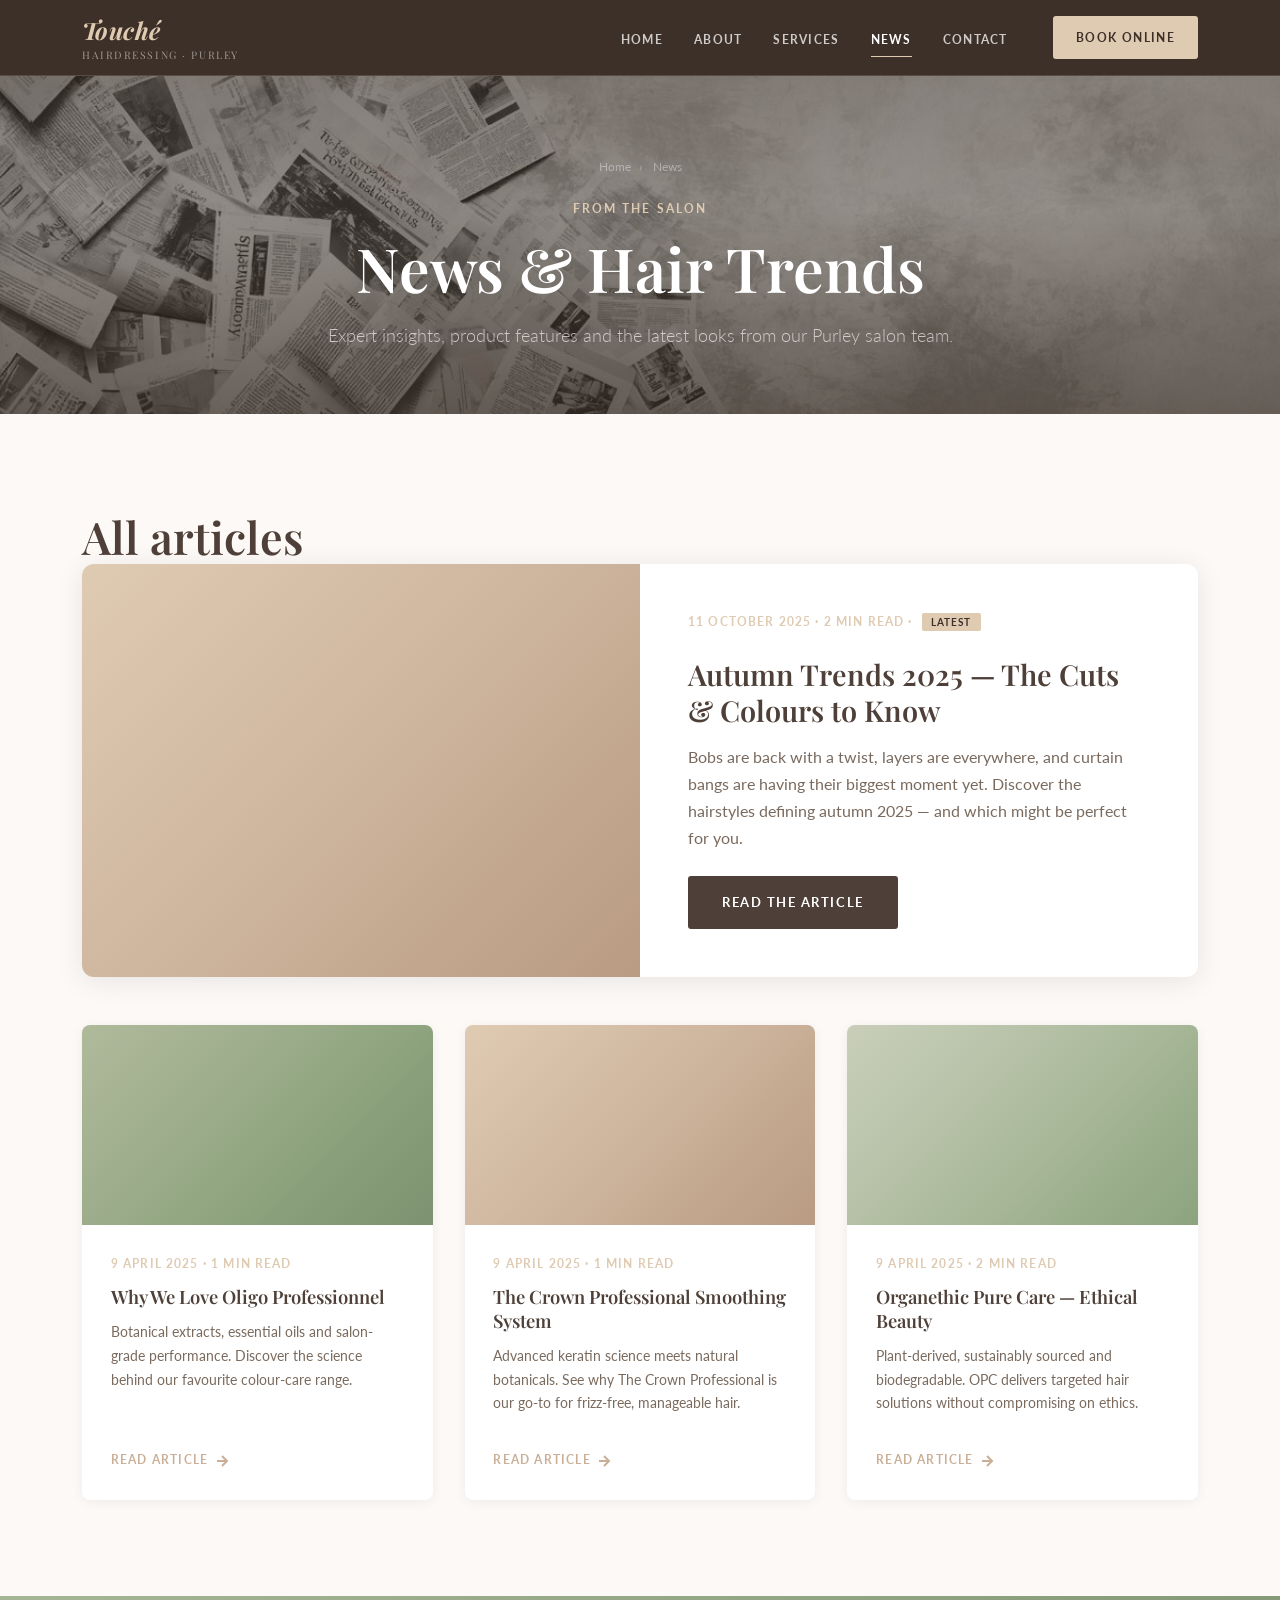
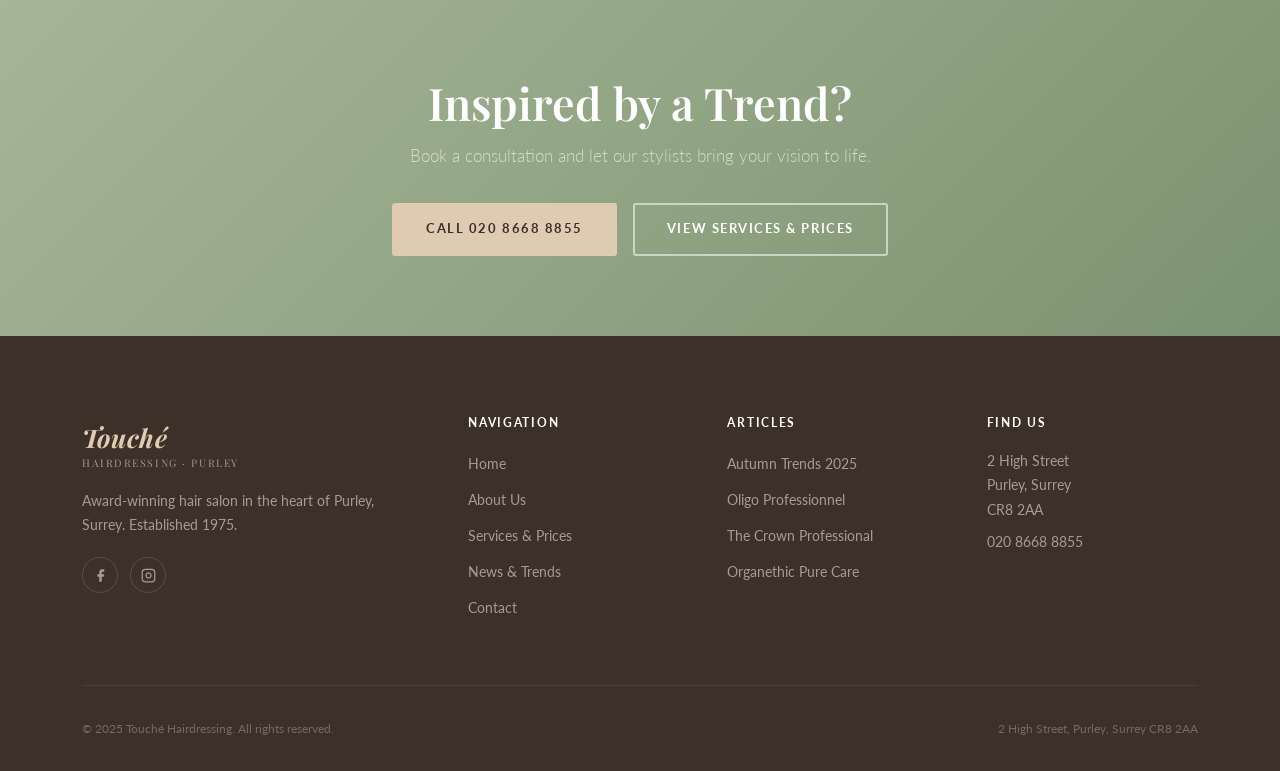
==== commit fd8639cf: "Booking portal links, phone under buttons, hero image swap - All nav CTAs → booking portal (Book Onl" ====
--- a/news/index.html
+++ b/news/index.html
@@ -48,7 +48,7 @@
       <li><a href="./" class="active">News</a></li>
       <li><a href="../contact.html">Contact</a></li>
     </ul>
-    <a href="tel:02086688855" class="btn btn--gold nav__cta">Book: 020 8668 8855</a>
+    <a href="https://s-iq.co/BookingPortal/dist/?salonid=87d9f85d-e9d9-4cce-bb3a-cd9e79d4d83f&amp;tab=contact" class="btn btn--gold nav__cta" target="_blank" rel="noopener">Book Online</a>
     <button class="nav__hamburger" aria-label="Toggle navigation menu" aria-expanded="false">
       <span></span><span></span><span></span>
     </button>
--- a/css/style.css
+++ b/css/style.css
@@ -7,18 +7,18 @@
 
 /* ===== VARIABLES ===== */
 :root {
-  --black:        #161310;
-  --dark:         #2C2118;
-  --gold:         #BFB2A3;
-  --gold-light:   #d4c4b5;
-  --gold-dark:    #9E9082;
-  --sage:         #819591;
-  --cream:        #f6f4f1;
-  --warm-white:   #edeae5;
-  --grey-light:   #ddd9d3;
-  --grey-mid:     #a09890;
-  --text:         #2a2520;
-  --text-light:   #6e645c;
+  --black:        #3d3028;
+  --dark:         #4e4038;
+  --gold:         #dfcab2;
+  --gold-light:   #ede0ce;
+  --gold-dark:    #c9af97;
+  --sage:         #a5b696;
+  --cream:        #fdf9f6;
+  --warm-white:   #f5ede3;
+  --grey-light:   #e4d9cc;
+  --grey-mid:     #b8a898;
+  --text:         #3d3028;
+  --text-light:   #7a6a5e;
   --white:        #ffffff;
 
   --font-serif:   'Playfair Display', Georgia, 'Times New Roman', serif;
@@ -125,7 +125,7 @@
   background: var(--gold-light);
   border-color: var(--gold-light);
   transform: translateY(-1px);
-  box-shadow: 0 6px 20px rgba(191,178,163,0.40);
+  box-shadow: 0 6px 20px rgba(223,202,178,0.40);
 }
 
 .btn--outline {
@@ -168,12 +168,12 @@
   z-index: 1000;
   height: var(--nav-height);
   background: var(--black);
-  border-bottom: 1px solid rgba(191,178,163,0.18);
+  border-bottom: 1px solid rgba(223,202,178,0.18);
   transition: box-shadow var(--transition);
 }
 
 .nav.scrolled {
-  box-shadow: 0 2px 24px rgba(0,0,0,0.35);
+  box-shadow: 0 2px 24px rgba(0,0,0,0.15);
 }
 
 .nav__container {
@@ -304,7 +304,7 @@
   height: 600px;
   top: -10%;
   left: -15%;
-  background: radial-gradient(circle, rgba(191,178,163,0.24) 0%, transparent 68%);
+  background: radial-gradient(circle, rgba(223,202,178,0.24) 0%, transparent 68%);
   filter: blur(72px);
   animation: glow1 14s ease-in-out infinite alternate;
 }
@@ -314,7 +314,7 @@
   height: 480px;
   bottom: -5%;
   right: -10%;
-  background: radial-gradient(circle, rgba(129,149,145,0.20) 0%, transparent 68%);
+  background: radial-gradient(circle, rgba(165,182,150,0.20) 0%, transparent 68%);
   filter: blur(90px);
   animation: glow2 18s ease-in-out infinite alternate;
 }
@@ -324,7 +324,7 @@
   height: 340px;
   top: 45%;
   left: 52%;
-  background: radial-gradient(circle, rgba(212,196,181,0.16) 0%, transparent 68%);
+  background: radial-gradient(circle, rgba(223,202,178,0.16) 0%, transparent 68%);
   filter: blur(60px);
   animation: glow3 22s ease-in-out infinite alternate;
 }
@@ -353,9 +353,9 @@
   position: absolute;
   inset: 0;
   background:
-    radial-gradient(ellipse 70% 60% at 15% 55%, rgba(191,178,163,0.12) 0%, transparent 65%),
-    radial-gradient(ellipse 50% 70% at 85% 40%, rgba(129,149,145,0.07) 0%, transparent 60%),
-    linear-gradient(160deg, #100d0a 0%, #1a1714 45%, #201d19 70%, #100d0a 100%);
+    radial-gradient(ellipse 70% 60% at 15% 55%, rgba(223,202,178,0.12) 0%, transparent 65%),
+    radial-gradient(ellipse 50% 70% at 85% 40%, rgba(165,182,150,0.07) 0%, transparent 60%),
+    linear-gradient(160deg, #2e231a 0%, #3d3028 45%, #3d3028 70%, #2e231a 100%);
   z-index: 0;
 }
 
@@ -369,8 +369,8 @@
       45deg,
       transparent 0px,
       transparent 40px,
-      rgba(191,178,163,0.025) 40px,
-      rgba(191,178,163,0.025) 41px
+      rgba(223,202,178,0.025) 40px,
+      rgba(223,202,178,0.025) 41px
     );
   z-index: 0;
 }
@@ -403,9 +403,9 @@
   border-radius: 16px;
   overflow: hidden;
   box-shadow:
-    0 0 0 1px rgba(191,178,163,0.16),
-    0 32px 80px rgba(0,0,0,0.50),
-    0 0 80px rgba(191,178,163,0.06);
+    0 0 0 1px rgba(223,202,178,0.16),
+    0 32px 80px rgba(0,0,0,0.25),
+    0 0 80px rgba(223,202,178,0.06);
   animation: heroImgReveal 1.2s ease forwards;
 }
 
@@ -428,8 +428,8 @@
   position: absolute;
   inset: 0;
   background:
-    linear-gradient(to right, rgba(16,13,10,0.70) 0%, transparent 38%),
-    linear-gradient(to bottom, rgba(16,13,10,0.22) 0%, transparent 18%);
+    linear-gradient(to right, rgba(46,35,26,0.50) 0%, transparent 38%),
+    linear-gradient(to bottom, rgba(46,35,26,0.12) 0%, transparent 18%);
   pointer-events: none;
   border-radius: 16px;
 }
@@ -441,7 +441,7 @@
   letter-spacing: 0.22em;
   text-transform: uppercase;
   color: var(--gold);
-  border: 1px solid rgba(191,178,163,0.35);
+  border: 1px solid rgba(223,202,178,0.35);
   padding: 0.45rem 1.2rem;
   margin-bottom: 1.8rem;
   border-radius: 2px;
@@ -498,7 +498,7 @@
   display: block;
   width: 1px;
   height: 40px;
-  background: linear-gradient(to bottom, rgba(191,178,163,0.60), transparent);
+  background: linear-gradient(to bottom, rgba(223,202,178,0.60), transparent);
   animation: scrollLine 2s ease-in-out infinite;
 }
 
@@ -521,8 +521,8 @@
   position: absolute;
   inset: 0;
   background:
-    radial-gradient(ellipse 60% 80% at 50% 100%, rgba(191,178,163,0.12) 0%, transparent 65%),
-    linear-gradient(180deg, #100d0a 0%, #1a1714 100%);
+    radial-gradient(ellipse 60% 80% at 50% 100%, rgba(223,202,178,0.12) 0%, transparent 65%),
+    linear-gradient(180deg, #2e231a 0%, #3d3028 100%);
   z-index: 0;
 }
 
@@ -535,9 +535,9 @@
 
 .page-hero--img::before {
   background: linear-gradient(180deg,
-    rgba(22,19,16,0.72) 0%,
-    rgba(22,19,16,0.60) 50%,
-    rgba(22,19,16,0.82) 100%);
+    rgba(46,35,26,0.60) 0%,
+    rgba(46,35,26,0.48) 50%,
+    rgba(46,35,26,0.70) 100%);
 }
 
 .page-hero__content {
@@ -696,7 +696,7 @@
 
 .service-card__icon {
   height: 220px;
-  background: linear-gradient(135deg, var(--dark) 0%, #251E18 100%);
+  background: linear-gradient(135deg, #a5b696 0%, #7d9270 100%);
   display: flex;
   align-items: center;
   justify-content: center;
@@ -711,7 +711,7 @@
   right: -30px;
   width: 120px;
   height: 120px;
-  border: 2px solid rgba(191,178,163,0.18);
+  border: 2px solid rgba(223,202,178,0.18);
   border-radius: 50%;
 }
 
@@ -929,7 +929,7 @@
 
 .pricing-note {
   background: linear-gradient(135deg, #f8f6f3 0%, #f0ece6 100%);
-  border: 1px solid rgba(191,178,163,0.28);
+  border: 1px solid rgba(223,202,178,0.28);
   border-radius: var(--radius-lg);
   padding: 2rem 2.5rem;
   margin-top: 3rem;
@@ -1070,7 +1070,7 @@
 .form-group textarea:focus,
 .form-group select:focus {
   border-color: var(--gold);
-  box-shadow: 0 0 0 3px rgba(191,178,163,0.15);
+  box-shadow: 0 0 0 3px rgba(223,202,178,0.15);
 }
 
 .form-group textarea {
@@ -1112,7 +1112,7 @@
 
 .blog-card__img {
   height: 200px;
-  background: linear-gradient(135deg, var(--dark) 0%, #251E18 100%);
+  background: linear-gradient(135deg, #a5b696 0%, #7d9270 100%);
   position: relative;
   overflow: hidden;
 }
@@ -1121,32 +1121,32 @@
   content: '';
   position: absolute;
   inset: 0;
-  background: linear-gradient(135deg, rgba(191,178,163,0.18) 0%, transparent 70%);
+  background: linear-gradient(135deg, rgba(223,202,178,0.18) 0%, transparent 70%);
 }
 
 .blog-card__img--autumn {
-  background: linear-gradient(135deg, #1e1710 0%, #28200f 60%, #161008 100%);
+  background: linear-gradient(135deg, #dfcab2 0%, #c9af97 60%, #b89b82 100%);
 }
 .blog-card__img--oligo {
-  background: linear-gradient(135deg, #0e1824 0%, #142030 60%, #0a1018 100%);
+  background: linear-gradient(135deg, #a5b696 0%, #8da37e 60%, #7d9270 100%);
 }
 .blog-card__img--opc {
-  background: linear-gradient(135deg, #1a1610 0%, #241e12 60%, #14100a 100%);
+  background: linear-gradient(135deg, #c4cfbb 0%, #a5b696 60%, #8da37e 100%);
 }
 .blog-card__img--crown {
-  background: linear-gradient(135deg, #1e1c14 0%, #28241a 60%, #161410 100%);
+  background: linear-gradient(135deg, #dfcab2 0%, #c9af97 60%, #b89b82 100%);
 }
 .blog-card__img--trends {
-  background: linear-gradient(135deg, #1e1710 0%, #28200f 60%, #161008 100%);
+  background: linear-gradient(135deg, #c4cfbb 0%, #a5b696 60%, #8da37e 100%);
 }
 .blog-card__img--products {
-  background: linear-gradient(135deg, #1a1610 0%, #241e12 60%, #14100a 100%);
+  background: linear-gradient(135deg, #a5b696 0%, #8da37e 60%, #7d9270 100%);
 }
 .blog-card__img--news {
-  background: linear-gradient(135deg, #141820 0%, #1c2030 60%, #10141a 100%);
+  background: linear-gradient(135deg, #dfcab2 0%, #c9af97 60%, #b89b82 100%);
 }
 .blog-card__img--advice {
-  background: linear-gradient(135deg, #1c1810 0%, #261e14 60%, #14100a 100%);
+  background: linear-gradient(135deg, #a5b696 0%, #8da37e 60%, #7d9270 100%);
 }
 
 .blog-card__body {
@@ -1278,7 +1278,7 @@
 .article-cta {
   margin-top: 3rem;
   padding: 2.5rem;
-  background: linear-gradient(135deg, var(--dark) 0%, #251E18 100%);
+  background: linear-gradient(135deg, #a5b696 0%, #7d9270 100%);
   border-radius: var(--radius-lg);
   text-align: center;
 }
@@ -1297,7 +1297,7 @@
 
 /* ===== CTA BAND ===== */
 .cta-band {
-  background: linear-gradient(135deg, var(--dark) 0%, #251E18 100%);
+  background: linear-gradient(135deg, #a5b696 0%, #7d9270 100%);
   padding: 5rem 0;
   text-align: center;
 }
@@ -1578,7 +1578,7 @@
   border-radius: 50%;
   background: var(--dark);
   color: var(--gold);
-  border: 1px solid rgba(191,178,163,0.28);
+  border: 1px solid rgba(223,202,178,0.28);
   cursor: pointer;
   display: flex;
   align-items: center;
@@ -1693,7 +1693,7 @@
   position: absolute;
   top: 0.55rem;
   right: 0.55rem;
-  background: rgba(22,19,16,0.60);
+  background: rgba(46,35,26,0.48);
   color: var(--white);
   border-radius: 50%;
   width: 26px;
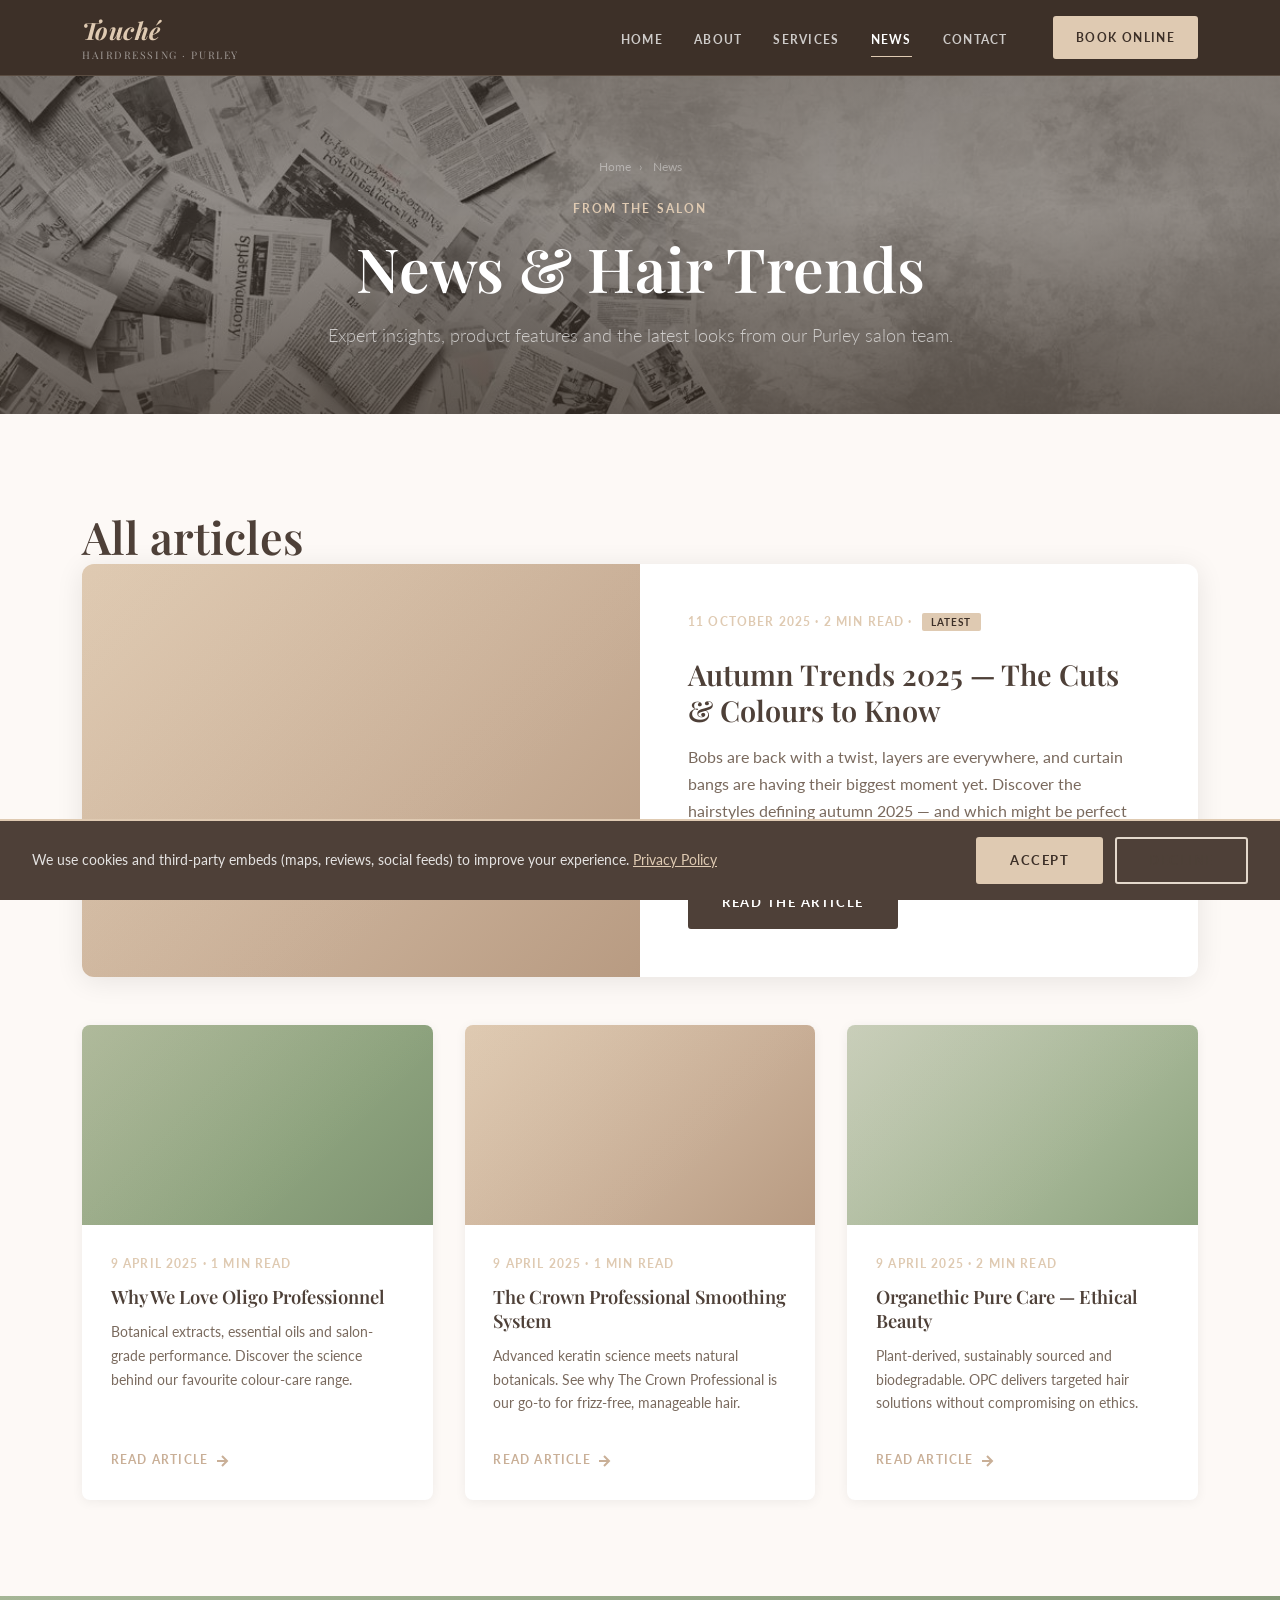
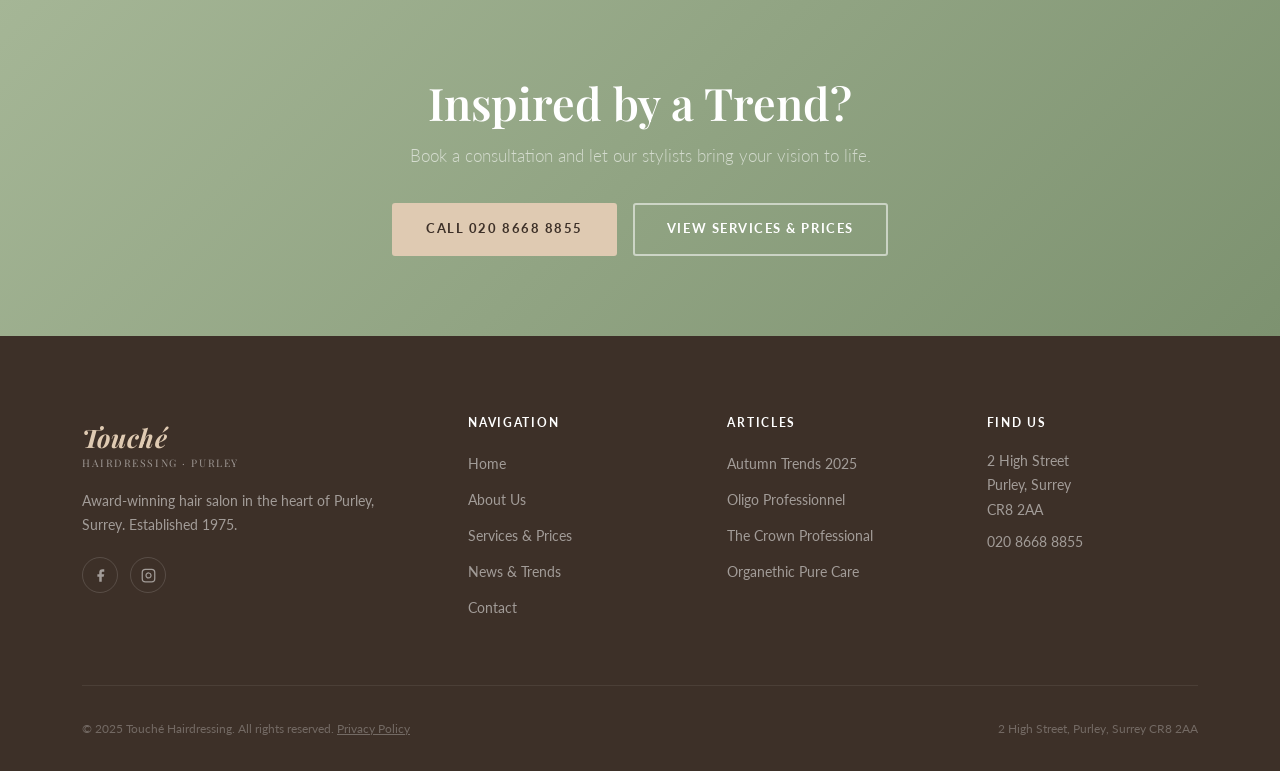
==== commit ebfad9bc: "Add cookie consent banner and privacy policy Co-Authored-By: Claude Sonnet 4.6 <noreply@anthropic.co" ====
--- a/news/index.html
+++ b/news/index.html
@@ -184,12 +184,21 @@
       </div>
     </div>
     <div class="footer__bottom">
-      <p>&copy; 2025 Touché Hairdressing. All rights reserved.</p>
+      <p>&copy; 2025 Touché Hairdressing. All rights reserved. <a href="/privacy.html" style="color:inherit;text-decoration:underline;">Privacy Policy</a></p>
       <p>2 High Street, Purley, Surrey CR8 2AA</p>
     </div>
   </div>
 </footer>
 
+<!-- ===== COOKIE BANNER ===== -->
+<div id="cookie-banner" style="display:none;" role="dialog" aria-label="Cookie consent">
+  <p>We use cookies and third-party embeds (maps, reviews, social feeds) to improve your experience. <a href="/privacy.html">Privacy Policy</a></p>
+  <div class="cookie-banner__btns">
+    <button onclick="cookieAccept()" class="btn btn--gold">Accept</button>
+    <button onclick="cookieDecline()" class="btn btn--outline-dark">Decline</button>
+  </div>
+</div>
+<script src="../js/cookies.js"></script>
 <script src="../js/main.js"></script>
 <script src="../js/cms.js"></script>
 </body>
--- a/css/style.css
+++ b/css/style.css
@@ -1785,3 +1785,46 @@
 
   .instagram-grid { grid-template-columns: repeat(2, 1fr); gap: 0.4rem; }
 }
+
+/* ===== COOKIE BANNER ===== */
+#cookie-banner {
+  position: fixed;
+  bottom: 0;
+  left: 0;
+  right: 0;
+  background: var(--dark);
+  color: rgba(255,255,255,0.85);
+  padding: 1rem 2rem;
+  display: flex;
+  align-items: center;
+  justify-content: space-between;
+  gap: 1.5rem;
+  z-index: 9999;
+  border-top: 2px solid var(--gold);
+  flex-wrap: wrap;
+}
+#cookie-banner p {
+  margin: 0;
+  font-size: 0.85rem;
+  flex: 1;
+  min-width: 200px;
+}
+#cookie-banner a {
+  color: var(--gold);
+  text-decoration: underline;
+}
+.cookie-banner__btns {
+  display: flex;
+  gap: 0.75rem;
+  flex-shrink: 0;
+}
+.consent-placeholder {
+  display: none;
+  background: var(--warm-white);
+  border: 1px solid var(--grey-light);
+  border-radius: 8px;
+  padding: 2rem;
+  text-align: center;
+  color: var(--text-light);
+  font-size: 0.9rem;
+}
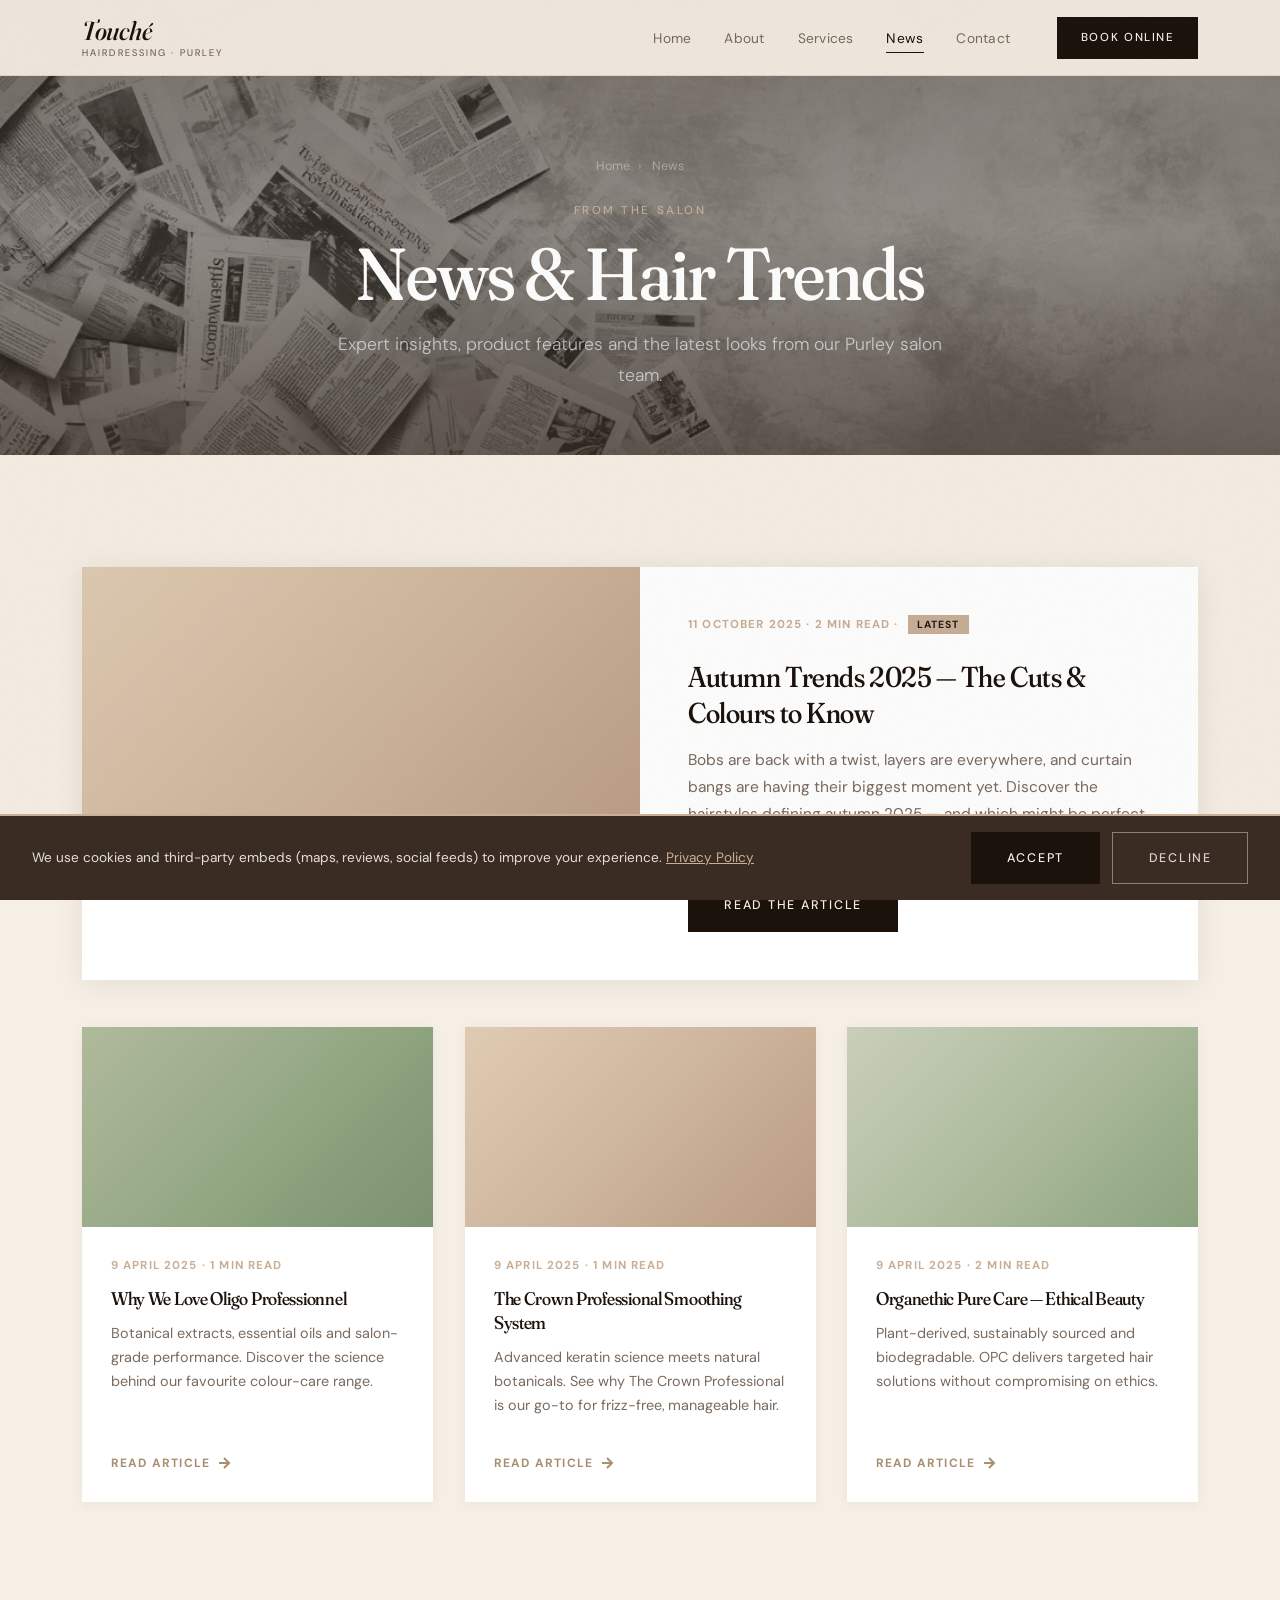
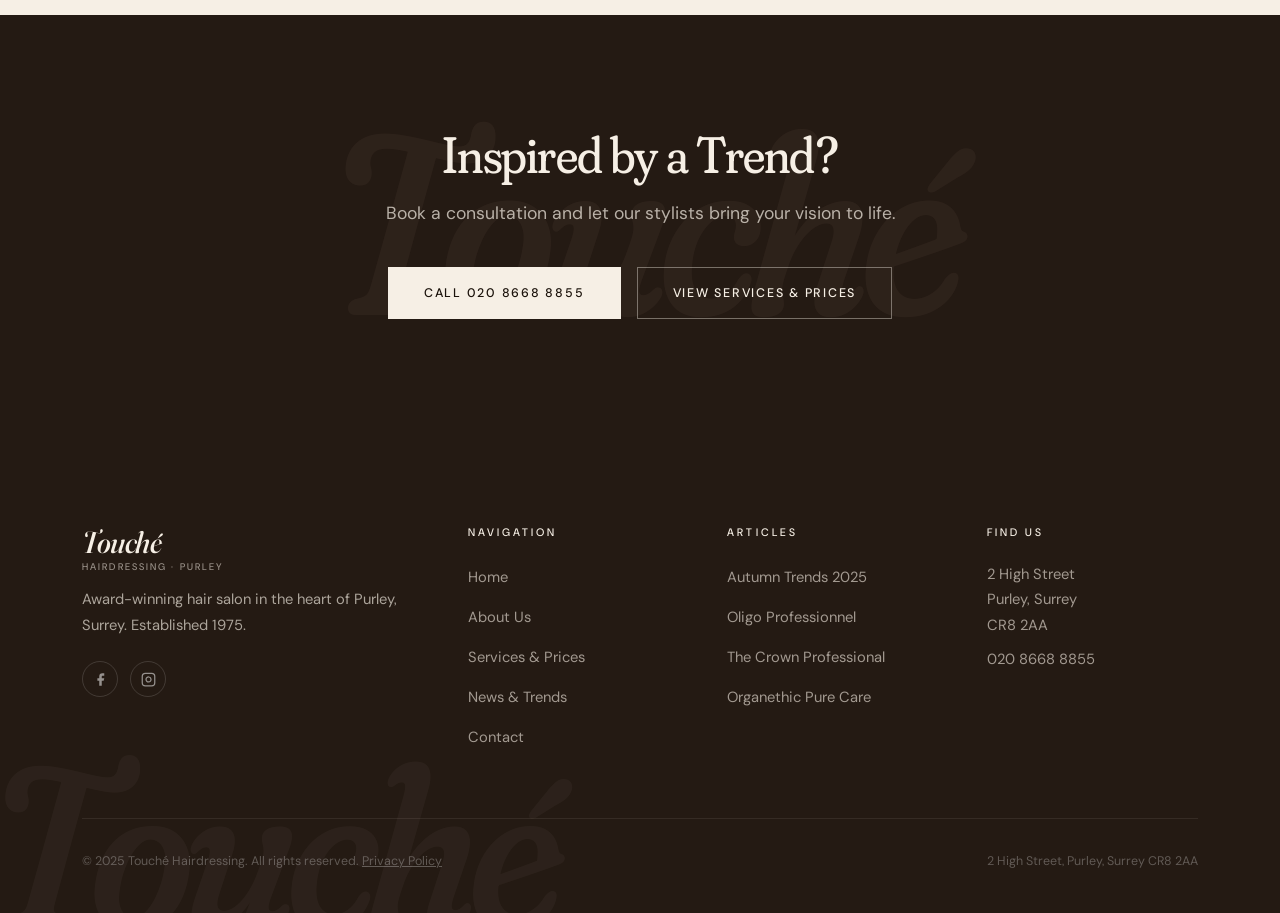
==== commit 5fe678c6: "Refine inner pages — brand consistency, scroll reveals, accessibility - Fix all border-radius violat" ====
--- a/news/index.html
+++ b/news/index.html
@@ -80,19 +80,19 @@
     <h2 id="articles-heading" class="sr-only">All articles</h2>
 
     <!-- Featured article -->
-    <article style="display:grid;grid-template-columns:1fr 1fr;gap:0;border-radius:12px;overflow:hidden;box-shadow:var(--shadow);margin-bottom:3rem;background:var(--white);">
-      <div class="blog-card__img blog-card__img--autumn" style="height:auto;min-height:320px;" aria-hidden="true"></div>
-      <div style="padding:3rem;display:flex;flex-direction:column;justify-content:center;">
-        <div class="blog-card__meta">11 October 2025 · 2 min read · <span style="background:var(--gold);color:var(--black);padding:0.2rem 0.6rem;border-radius:2px;font-size:0.65rem;font-weight:700;letter-spacing:0.1em;text-transform:uppercase;margin-left:0.3rem;">Latest</span></div>
-        <h2 style="font-size:1.8rem;margin:0.8rem 0 1rem;line-height:1.25;">Autumn Trends 2025 — The Cuts &amp; Colours to Know</h2>
-        <p style="color:var(--text-light);font-size:0.97rem;line-height:1.75;margin-bottom:1.5rem;">Bobs are back with a twist, layers are everywhere, and curtain bangs are having their biggest moment yet. Discover the hairstyles defining autumn 2025 — and which might be perfect for you.</p>
+    <article class="news-featured reveal">
+      <div class="blog-card__img blog-card__img--autumn news-featured__img" aria-hidden="true"></div>
+      <div class="news-featured__body">
+        <div class="blog-card__meta">11 October 2025 · 2 min read · <span style="background:var(--gold);color:var(--black);padding:0.2rem 0.6rem;font-size:0.65rem;font-weight:700;letter-spacing:0.1em;text-transform:uppercase;margin-left:0.3rem;">Latest</span></div>
+        <h2 class="news-featured__title">Autumn Trends 2025 — The Cuts &amp; Colours to Know</h2>
+        <p class="news-featured__excerpt">Bobs are back with a twist, layers are everywhere, and curtain bangs are having their biggest moment yet. Discover the hairstyles defining autumn 2025 — and which might be perfect for you.</p>
         <a href="autumn-trends-2025.html" class="btn btn--dark" style="align-self:flex-start;">Read the Article</a>
       </div>
     </article>
 
     <!-- Grid of remaining posts -->
     <div class="grid-3">
-      <article class="blog-card">
+      <article class="blog-card reveal">
         <div class="blog-card__img blog-card__img--oligo" aria-hidden="true"></div>
         <div class="blog-card__body">
           <div class="blog-card__meta">9 April 2025 · 1 min read</div>
@@ -105,7 +105,7 @@
         </div>
       </article>
 
-      <article class="blog-card">
+      <article class="blog-card reveal" data-delay="2">
         <div class="blog-card__img blog-card__img--crown" aria-hidden="true"></div>
         <div class="blog-card__body">
           <div class="blog-card__meta">9 April 2025 · 1 min read</div>
@@ -118,7 +118,7 @@
         </div>
       </article>
 
-      <article class="blog-card">
+      <article class="blog-card reveal" data-delay="4">
         <div class="blog-card__img blog-card__img--opc" aria-hidden="true"></div>
         <div class="blog-card__body">
           <div class="blog-card__meta">9 April 2025 · 2 min read</div>
--- a/css/style.css
+++ b/css/style.css
@@ -3,35 +3,46 @@
    Main Stylesheet — Perfectly Taupe Theme
    ============================================================ */
 
-@import url('https://fonts.googleapis.com/css2?family=Playfair+Display:ital,wght@0,400;0,600;0,700;1,400;1,600&family=Lato:wght@300;400;700&display=swap');
+@import url('https://fonts.googleapis.com/css2?family=Fraunces:ital,opsz,wght@0,9..144,400;0,9..144,500;0,9..144,600;0,9..144,700;1,9..144,400;1,9..144,500;1,9..144,600&family=DM+Sans:opsz,wght@9..40,300;9..40,400;9..40,500;9..40,700&display=swap');
 
 /* ===== VARIABLES ===== */
 :root {
-  --black:        #3d3028;
-  --dark:         #4e4038;
-  --gold:         #dfcab2;
-  --gold-light:   #ede0ce;
-  --gold-dark:    #c9af97;
+  /* Colour — Warm Organic Refinement */
+  --ink:          #1b120b;     /* deep headline ink */
+  --espresso:     #241a13;     /* primary dark — espresso */
+  --black:        #241a13;     /* alias for legacy rules */
+  --dark:         #3a2c22;     /* secondary dark */
+  --clay:         #b08968;     /* warm secondary accent — numerals, pull-quotes */
+  --gold:         #c9af97;     /* restrained accent — rules & underlines only */
+  --gold-light:   #e6d8c6;
+  --gold-dark:    #a98e72;
   --sage:         #a5b696;
-  --cream:        #fdf9f6;
-  --warm-white:   #f5ede3;
-  --grey-light:   #e4d9cc;
+  --ivory:        #f6efe5;     /* warm paper-like background */
+  --cream:        #f6efe5;     /* alias for legacy rules */
+  --warm-white:   #efe6d9;     /* alternating section tone */
+  --grey-light:   #e0d4c4;
   --grey-mid:     #b8a898;
-  --text:         #3d3028;
+  --text:         #2a1f17;
   --text-light:   #7a6a5e;
   --white:        #ffffff;
 
-  --font-serif:   'Playfair Display', Georgia, 'Times New Roman', serif;
-  --font-sans:    'Lato', -apple-system, BlinkMacSystemFont, sans-serif;
+  --font-serif:   'Fraunces', 'Cormorant Garamond', Georgia, 'Times New Roman', serif;
+  --font-sans:    'DM Sans', -apple-system, BlinkMacSystemFont, 'Segoe UI', sans-serif;
 
   --max-width:    1180px;
   --nav-height:   76px;
-  --transition:   0.3s ease;
-  --shadow-sm:    0 2px 12px rgba(0,0,0,0.06);
-  --shadow:       0 4px 28px rgba(0,0,0,0.09);
-  --shadow-lg:    0 12px 48px rgba(0,0,0,0.14);
-  --radius:       3px;
-  --radius-lg:    8px;
+
+  /* Motion */
+  --ease:         cubic-bezier(0.22, 1, 0.36, 1);
+  --ease-out:     cubic-bezier(0.16, 1, 0.3, 1);
+  --transition:   0.22s var(--ease);     /* hovers — snappy */
+  --transition-slow: 0.6s var(--ease);   /* reveals — slow elegance */
+
+  --shadow-sm:    0 2px 12px rgba(36,26,19,0.05);
+  --shadow:       0 4px 28px rgba(36,26,19,0.08);
+  --shadow-lg:    0 12px 48px rgba(36,26,19,0.12);
+  --radius:       0px;
+  --radius-lg:    0px;
 }
 
 /* ===== RESET & BASE ===== */
@@ -48,9 +59,35 @@
   font-family: var(--font-sans);
   font-weight: 400;
   color: var(--text);
-  background: var(--cream);
-  line-height: 1.7;
+  background: var(--ivory);
+  line-height: 1.75;
+  font-size: 17px;
   overflow-x: hidden;
+  position: relative;
+  font-feature-settings: "ss01", "cv11";
+  -webkit-font-smoothing: antialiased;
+  -moz-osx-font-smoothing: grayscale;
+}
+
+/* Paper-grain overlay — shifts feel from "web template" to "printed matter" */
+body::after {
+  content: '';
+  position: fixed;
+  inset: 0;
+  pointer-events: none;
+  z-index: 9998;
+  opacity: 0.06;
+  mix-blend-mode: multiply;
+  background-image: url("data:image/svg+xml;utf8,<svg xmlns='http://www.w3.org/2000/svg' width='280' height='280'><filter id='n'><feTurbulence type='fractalNoise' baseFrequency='0.9' numOctaves='2' stitchTiles='stitch'/><feColorMatrix values='0 0 0 0 0.11  0 0 0 0 0.08  0 0 0 0 0.05  0 0 0 0.9 0'/></filter><rect width='100%25' height='100%25' filter='url(%23n)'/></svg>");
+  background-size: 280px 280px;
+}
+
+@media (prefers-reduced-motion: reduce) {
+  *, *::before, *::after {
+    animation-duration: 0.01ms !important;
+    animation-iteration-count: 1 !important;
+    transition-duration: 0.01ms !important;
+  }
 }
 
 img {
@@ -69,15 +106,17 @@
 /* ===== TYPOGRAPHY ===== */
 h1, h2, h3, h4 {
   font-family: var(--font-serif);
-  line-height: 1.2;
-  color: var(--dark);
-  font-weight: 600;
-}
-
-h1 { font-size: clamp(2.4rem, 5vw, 3.8rem); }
-h2 { font-size: clamp(1.9rem, 3.5vw, 2.8rem); }
-h3 { font-size: clamp(1.3rem, 2.5vw, 1.7rem); }
-h4 { font-size: 1.1rem; }
+  font-variation-settings: "opsz" 144, "SOFT" 60, "WONK" 0;
+  line-height: 1.08;
+  color: var(--ink);
+  font-weight: 500;
+  letter-spacing: -0.015em;
+}
+
+h1 { font-size: clamp(2.6rem, 6vw, 4.6rem); font-weight: 500; }
+h2 { font-size: clamp(2rem, 4vw, 3.2rem); font-weight: 500; }
+h3 { font-size: clamp(1.3rem, 2.5vw, 1.7rem); font-weight: 500; letter-spacing: -0.01em; }
+h4 { font-size: 1.1rem; font-weight: 500; letter-spacing: -0.005em; }
 
 p { margin-bottom: 1rem; }
 p:last-child { margin-bottom: 0; }
@@ -86,77 +125,166 @@
   display: inline-block;
   font-family: var(--font-sans);
   font-size: 0.72rem;
-  font-weight: 700;
-  letter-spacing: 0.18em;
+  font-weight: 500;
+  letter-spacing: 0.22em;
   text-transform: uppercase;
+  color: var(--clay);
+  margin-bottom: 0.8rem;
+}
+
+.lead {
+  font-size: 1.18rem;
+  font-weight: 300;
+  color: var(--text-light);
+  line-height: 1.75;
+  letter-spacing: -0.005em;
+}
+
+/* Tabular serif numerals — heritage numerals */
+.numeral {
+  font-family: var(--font-serif);
+  font-variation-settings: "opsz" 144;
+  font-feature-settings: "tnum" 1, "lnum" 1;
+  color: var(--clay);
+  font-weight: 400;
+}
+
+/* Hairline rule — 1px + centred filigree glyph */
+.rule {
+  display: flex;
+  align-items: center;
+  gap: 1rem;
   color: var(--gold);
-  margin-bottom: 0.8rem;
-}
-
-.lead {
-  font-size: 1.15rem;
-  font-weight: 300;
-  color: var(--text-light);
-  line-height: 1.8;
-}
+  margin: 1rem 0;
+}
+.rule::before,
+.rule::after {
+  content: '';
+  flex: 1;
+  height: 1px;
+  background: currentColor;
+  opacity: 0.45;
+}
+.rule__glyph {
+  font-family: var(--font-serif);
+  font-size: 0.95rem;
+  color: var(--clay);
+  line-height: 1;
+}
+
+/* Scroll-reveal utility */
+.reveal {
+  opacity: 0;
+  transform: translateY(28px);
+  transition: opacity 900ms var(--ease), transform 900ms var(--ease);
+  will-change: opacity, transform;
+}
+.reveal.is-visible {
+  opacity: 1;
+  transform: translateY(0);
+}
+.reveal[data-delay="1"] { transition-delay: 80ms; }
+.reveal[data-delay="2"] { transition-delay: 160ms; }
+.reveal[data-delay="3"] { transition-delay: 240ms; }
+.reveal[data-delay="4"] { transition-delay: 320ms; }
 
 /* ===== BUTTONS ===== */
 .btn {
-  display: inline-block;
-  padding: 0.85rem 2rem;
+  display: inline-flex;
+  align-items: center;
+  justify-content: center;
+  gap: 0.55rem;
+  padding: 1.05rem 2.2rem;
   font-family: var(--font-sans);
-  font-size: 0.8rem;
-  font-weight: 700;
-  letter-spacing: 0.12em;
+  font-size: 0.78rem;
+  font-weight: 500;
+  letter-spacing: 0.14em;
   text-transform: uppercase;
-  border: 2px solid transparent;
+  border: 1px solid transparent;
   border-radius: var(--radius);
   cursor: pointer;
-  transition: all var(--transition);
+  transition: background var(--transition), color var(--transition), border-color var(--transition), transform var(--transition);
   white-space: nowrap;
-}
-
+  line-height: 1;
+  min-height: 52px;
+}
+
+/* Primary — ink on ivory, not gold fill */
 .btn--gold {
-  background: var(--gold);
-  color: var(--black);
-  border-color: var(--gold);
+  background: var(--ink);
+  color: var(--ivory);
+  border-color: var(--ink);
 }
 .btn--gold:hover {
-  background: var(--gold-light);
-  border-color: var(--gold-light);
-  transform: translateY(-1px);
-  box-shadow: 0 6px 20px rgba(223,202,178,0.40);
+  background: transparent;
+  color: var(--ink);
+  border-color: var(--ink);
 }
 
 .btn--outline {
   background: transparent;
-  color: var(--white);
-  border-color: rgba(255,255,255,0.55);
+  color: var(--ivory);
+  border-color: rgba(246,239,229,0.40);
 }
 .btn--outline:hover {
-  background: rgba(255,255,255,0.1);
-  border-color: var(--white);
+  background: var(--ivory);
+  color: var(--ink);
+  border-color: var(--ivory);
 }
 
 .btn--dark {
-  background: var(--dark);
-  color: var(--white);
-  border-color: var(--dark);
+  background: var(--ink);
+  color: var(--ivory);
+  border-color: var(--ink);
 }
 .btn--dark:hover {
-  background: var(--black);
-  border-color: var(--black);
-  transform: translateY(-1px);
+  background: transparent;
+  color: var(--ink);
+  border-color: var(--ink);
 }
 
 .btn--outline-dark {
   background: transparent;
-  color: var(--dark);
-  border-color: var(--grey-light);
+  color: var(--ink);
+  border-color: var(--ink);
 }
 .btn--outline-dark:hover {
-  border-color: var(--gold);
-  color: var(--gold-dark);
+  background: var(--ink);
+  color: var(--ivory);
+  border-color: var(--ink);
+}
+
+/* Editorial underline link — for secondary CTAs */
+.link-arrow {
+  display: inline-flex;
+  align-items: center;
+  gap: 0.55rem;
+  font-family: var(--font-sans);
+  font-size: 0.82rem;
+  font-weight: 500;
+  letter-spacing: 0.08em;
+  color: var(--ink);
+  padding-bottom: 4px;
+  border-bottom: 1px solid currentColor;
+  transition: gap var(--transition), color var(--transition), border-color var(--transition);
+  text-transform: none;
+}
+.link-arrow:hover {
+  gap: 0.9rem;
+  color: var(--clay);
+}
+.link-arrow--light {
+  color: var(--ivory);
+}
+.link-arrow--light:hover { color: var(--gold-light); }
+
+/* Focus-visible — hairline gold ring */
+:focus-visible {
+  outline: 1px solid var(--gold);
+  outline-offset: 3px;
+}
+.btn:focus-visible {
+  outline-offset: 4px;
 }
 
 /* ===== NAVIGATION ===== */
@@ -167,13 +295,16 @@
   right: 0;
   z-index: 1000;
   height: var(--nav-height);
-  background: var(--black);
-  border-bottom: 1px solid rgba(223,202,178,0.18);
-  transition: box-shadow var(--transition);
+  background: rgba(246,239,229,0.96);
+  backdrop-filter: saturate(140%) blur(14px);
+  -webkit-backdrop-filter: saturate(140%) blur(14px);
+  border-bottom: 1px solid rgba(27,18,11,0.08);
+  transition: background 0.4s var(--ease), border-color 0.4s var(--ease);
 }
 
 .nav.scrolled {
-  box-shadow: 0 2px 24px rgba(0,0,0,0.15);
+  background: rgba(246,239,229,0.98);
+  border-bottom-color: rgba(27,18,11,0.12);
 }
 
 .nav__container {
@@ -186,40 +317,47 @@
   gap: 2rem;
 }
 
+/* Logo — two-line monogram, always ink on the frosted ivory bar */
 .nav__logo {
   font-family: var(--font-serif);
-  font-size: 1.5rem;
-  font-weight: 700;
+  font-variation-settings: "opsz" 144;
+  font-size: 1.65rem;
+  font-weight: 500;
   font-style: italic;
-  color: var(--gold);
-  letter-spacing: 0.02em;
+  color: var(--ink);
+  letter-spacing: -0.015em;
+  line-height: 1;
   flex-shrink: 0;
   margin-right: auto;
+  transition: color 0.4s var(--ease);
 }
 .nav__logo span {
+  font-family: var(--font-sans);
   font-style: normal;
-  font-weight: 300;
-  color: rgba(255,255,255,0.50);
-  font-size: 0.65rem;
-  letter-spacing: 0.15em;
+  font-weight: 500;
+  color: var(--text-light);
+  font-size: 0.6rem;
+  letter-spacing: 0.22em;
   text-transform: uppercase;
   display: block;
-  margin-top: -4px;
+  margin-top: 4px;
+  transition: color 0.4s var(--ease);
 }
 
 .nav__links {
   display: flex;
   align-items: center;
-  gap: 0.25rem;
+  gap: 0.15rem;
 }
 
 .nav__links a {
-  color: rgba(255,255,255,0.75);
-  font-size: 0.78rem;
-  font-weight: 700;
-  letter-spacing: 0.10em;
-  text-transform: uppercase;
-  padding: 0.5rem 0.85rem;
+  color: var(--text-light);
+  font-family: var(--font-sans);
+  font-size: 0.86rem;
+  font-weight: 400;
+  letter-spacing: 0.02em;
+  text-transform: none;
+  padding: 0.5rem 0.95rem;
   border-radius: var(--radius);
   transition: color var(--transition);
   position: relative;
@@ -228,18 +366,19 @@
 .nav__links a::after {
   content: '';
   position: absolute;
-  bottom: -2px;
-  left: 0.85rem;
-  right: 0.85rem;
+  bottom: 2px;
+  left: 0.95rem;
+  right: 0.95rem;
   height: 1px;
-  background: var(--gold);
+  background: currentColor;
   transform: scaleX(0);
-  transition: transform var(--transition);
+  transform-origin: left;
+  transition: transform 0.35s var(--ease);
 }
 
 .nav__links a:hover,
 .nav__links a.active {
-  color: var(--white);
+  color: var(--ink);
 }
 
 .nav__links a:hover::after,
@@ -249,8 +388,22 @@
 
 .nav__cta {
   font-size: 0.72rem;
-  padding: 0.6rem 1.3rem;
+  padding: 0.75rem 1.4rem;
+  min-height: 42px;
   flex-shrink: 0;
+  letter-spacing: 0.14em;
+  background: var(--ink);
+  color: var(--ivory);
+  border-color: var(--ink);
+}
+.nav__cta:hover {
+  background: transparent;
+  color: var(--ink);
+  border-color: var(--ink);
+}
+
+.nav__hamburger span {
+  background: var(--ink);
 }
 
 .nav__hamburger {
@@ -270,7 +423,7 @@
   display: block;
   width: 100%;
   height: 2px;
-  background: var(--white);
+  background: var(--ink);
   border-radius: 2px;
   transition: all var(--transition);
 }
@@ -279,232 +432,240 @@
 .nav__hamburger.open span:nth-child(2) { opacity: 0; transform: scaleX(0); }
 .nav__hamburger.open span:nth-child(3) { transform: translateY(-8px) rotate(-45deg); }
 
-/* ===== HERO — HOMEPAGE ===== */
+/* ===== HERO — HOMEPAGE (split editorial layout) ===== */
 .hero {
   position: relative;
   min-height: 100vh;
-  display: flex;
-  align-items: center;
-  justify-content: center;
+  display: grid;
+  grid-template-columns: 55fr 45fr;
   overflow: hidden;
-  background: var(--black);
-}
-
-/* Glow orbs — GPU-only animation (transform + opacity, no blur change) */
-.hero__glow {
+  background: var(--ivory);
+}
+
+/* Left panel — art-directed photograph (rotating fade, no user controls) */
+.hero__carousel {
+  position: relative;
+  overflow: hidden;
+  background: var(--espresso);
+}
+
+.carousel__slide {
   position: absolute;
-  border-radius: 50%;
-  pointer-events: none;
-  z-index: 0;
-  will-change: transform, opacity;
-}
-
-.hero__glow--1 {
-  width: 600px;
-  height: 600px;
-  top: -10%;
-  left: -15%;
-  background: radial-gradient(circle, rgba(223,202,178,0.24) 0%, transparent 68%);
-  filter: blur(72px);
-  animation: glow1 14s ease-in-out infinite alternate;
-}
-
-.hero__glow--2 {
-  width: 480px;
-  height: 480px;
-  bottom: -5%;
-  right: -10%;
-  background: radial-gradient(circle, rgba(165,182,150,0.20) 0%, transparent 68%);
-  filter: blur(90px);
-  animation: glow2 18s ease-in-out infinite alternate;
-}
-
-.hero__glow--3 {
-  width: 340px;
-  height: 340px;
-  top: 45%;
-  left: 52%;
-  background: radial-gradient(circle, rgba(223,202,178,0.16) 0%, transparent 68%);
-  filter: blur(60px);
-  animation: glow3 22s ease-in-out infinite alternate;
-}
-
-@keyframes glow1 {
-  0%   { opacity: 0.5; transform: translate(0,    0)    scale(1);    }
-  35%  { opacity: 0.9; transform: translate(90px, 50px) scale(1.12); }
-  70%  { opacity: 0.6; transform: translate(40px,-70px) scale(0.95); }
-  100% { opacity: 1.0; transform: translate(-30px,90px) scale(1.18); }
-}
-
-@keyframes glow2 {
-  0%   { opacity: 0.4; transform: translate(0,     0)     scale(1);    }
-  40%  { opacity: 0.7; transform: translate(-70px,-50px)  scale(1.15); }
-  100% { opacity: 0.5; transform: translate(50px,  70px)  scale(0.90); }
-}
-
-@keyframes glow3 {
-  0%   { opacity: 0.3; transform: translate(0,   0)    scale(1);   }
-  50%  { opacity: 0.7; transform: translate(60px,-40px) scale(1.3); }
-  100% { opacity: 0.2; transform: translate(-50px,50px) scale(0.8); }
-}
-
-.hero::before {
+  inset: 0;
+  width: 100%;
+  height: 100%;
+  object-fit: cover;
+  object-position: center 25%;
+  display: block;
+  opacity: 0;
+  transition: opacity 1.4s var(--ease);
+  filter: saturate(0.92) contrast(1.02);
+}
+
+.carousel__slide--active {
+  opacity: 1;
+}
+
+/* Photograph vignette — warms the image, anchors it */
+.hero__carousel::after {
   content: '';
   position: absolute;
   inset: 0;
   background:
-    radial-gradient(ellipse 70% 60% at 15% 55%, rgba(223,202,178,0.12) 0%, transparent 65%),
-    radial-gradient(ellipse 50% 70% at 85% 40%, rgba(165,182,150,0.07) 0%, transparent 60%),
-    linear-gradient(160deg, #2e231a 0%, #3d3028 45%, #3d3028 70%, #2e231a 100%);
-  z-index: 0;
-}
-
-/* Subtle geometric texture */
-.hero::after {
-  content: '';
+    linear-gradient(180deg, rgba(27,18,11,0.25) 0%, transparent 35%, transparent 65%, rgba(27,18,11,0.45) 100%),
+    radial-gradient(ellipse at center, transparent 55%, rgba(27,18,11,0.35) 100%);
+  pointer-events: none;
+  z-index: 1;
+}
+
+/* Drop old carousel controls — we don't need them any more */
+.carousel__btn,
+.carousel__dots,
+.hero__overlay { display: none !important; }
+
+/* Rotated caption — sits clearly inside the ivory panel, just past the seam */
+.hero__caption {
   position: absolute;
-  inset: 0;
-  background-image:
-    repeating-linear-gradient(
-      45deg,
-      transparent 0px,
-      transparent 40px,
-      rgba(223,202,178,0.025) 40px,
-      rgba(223,202,178,0.025) 41px
-    );
-  z-index: 0;
-}
-
-/* Two-column inner wrapper */
+  top: 50%;
+  left: 55%;
+  transform: translate(1.25rem, -50%) rotate(-90deg);
+  transform-origin: left center;
+  font-family: var(--font-sans);
+  font-size: 0.72rem;
+  font-weight: 500;
+  letter-spacing: 0.32em;
+  text-transform: uppercase;
+  color: var(--espresso);
+  white-space: nowrap;
+  z-index: 4;
+  pointer-events: none;
+}
+.hero__caption::before,
+.hero__caption::after {
+  content: '—';
+  margin: 0 0.85rem;
+  color: var(--clay);
+}
+
+/* Right panel — ivory content */
 .hero__inner {
   position: relative;
-  z-index: 1;
-  width: 100%;
-  max-width: var(--max-width);
-  padding: 0 2rem;
-  display: grid;
-  grid-template-columns: 1fr 1fr;
-  gap: 3.5rem;
-  align-items: center;
+  z-index: 2;
+  padding: calc(var(--nav-height) + 3rem) clamp(2rem, 6vw, 5rem) 4rem;
+  display: flex;
+  flex-direction: column;
+  justify-content: center;
+  background: var(--ivory);
 }
 
 .hero__content {
   position: relative;
-  z-index: 1;
+  z-index: 2;
   text-align: left;
-  padding: 8rem 0 6rem;
-}
-
-/* Hero image — right column */
-.hero__image {
-  position: relative;
-  z-index: 1;
-  height: 620px;
-  border-radius: 16px;
-  overflow: hidden;
-  box-shadow:
-    0 0 0 1px rgba(223,202,178,0.16),
-    0 32px 80px rgba(0,0,0,0.25),
-    0 0 80px rgba(223,202,178,0.06);
-  animation: heroImgReveal 1.2s ease forwards;
-}
-
-@keyframes heroImgReveal {
-  from { opacity: 0; transform: translateY(18px); }
-  to   { opacity: 1; transform: translateY(0); }
-}
-
-.hero__image img {
-  width: 100%;
-  height: 100%;
-  object-fit: cover;
-  object-position: center top;
-  display: block;
-}
-
-/* Blend left edge into the dark background */
-.hero__image::after {
+  max-width: 520px;
+}
+
+.hero__eyebrow {
+  display: inline-flex;
+  align-items: center;
+  gap: 0.7rem;
+  font-family: var(--font-sans);
+  font-size: 0.66rem;
+  font-weight: 500;
+  letter-spacing: 0.28em;
+  text-transform: uppercase;
+  color: var(--clay);
+  padding: 0;
+  margin-bottom: 1.8rem;
+  border: none;
+}
+.hero__eyebrow::before {
   content: '';
-  position: absolute;
-  inset: 0;
-  background:
-    linear-gradient(to right, rgba(46,35,26,0.50) 0%, transparent 38%),
-    linear-gradient(to bottom, rgba(46,35,26,0.12) 0%, transparent 18%);
-  pointer-events: none;
-  border-radius: 16px;
-}
-
-.hero__eyebrow {
-  display: inline-block;
-  font-size: 0.7rem;
-  font-weight: 700;
-  letter-spacing: 0.22em;
-  text-transform: uppercase;
-  color: var(--gold);
-  border: 1px solid rgba(223,202,178,0.35);
-  padding: 0.45rem 1.2rem;
-  margin-bottom: 1.8rem;
-  border-radius: 2px;
+  width: 28px;
+  height: 1px;
+  background: var(--gold);
 }
 
 .hero__title {
-  color: var(--white);
-  font-size: clamp(3rem, 7vw, 5.5rem);
-  font-weight: 700;
-  line-height: 1.05;
-  margin-bottom: 1.4rem;
-  letter-spacing: -0.01em;
+  color: var(--ink);
+  font-family: var(--font-serif);
+  font-variation-settings: "opsz" 144, "SOFT" 100;
+  font-size: clamp(2.8rem, 6.5vw, 5.4rem);
+  font-weight: 400;
+  line-height: 1.02;
+  letter-spacing: -0.025em;
+  margin-bottom: 1.6rem;
 }
 
 .hero__title em {
   font-style: italic;
-  color: var(--gold);
+  font-weight: 500;
+  color: var(--clay);
+  font-variation-settings: "opsz" 144, "SOFT" 100, "WONK" 1;
+}
+
+/* Stagger hero-title words on first paint */
+.hero__title .word {
+  display: inline-block;
+  opacity: 0;
+  transform: translateY(22px);
+  animation: heroWord 900ms var(--ease) forwards;
+}
+.hero__title .word:nth-child(1) { animation-delay: 150ms; }
+.hero__title .word:nth-child(2) { animation-delay: 260ms; }
+.hero__title .word:nth-child(3) { animation-delay: 370ms; }
+.hero__title .word:nth-child(4) { animation-delay: 480ms; }
+.hero__eyebrow { opacity: 0; animation: heroFade 700ms var(--ease) 60ms forwards; }
+.hero__subtitle { opacity: 0; animation: heroFade 800ms var(--ease) 650ms forwards; }
+.hero__ctas { opacity: 0; animation: heroFade 800ms var(--ease) 800ms forwards; }
+.hero__phone-link { opacity: 0; animation: heroFade 700ms var(--ease) 900ms forwards; }
+
+@keyframes heroWord {
+  to { opacity: 1; transform: translateY(0); }
+}
+@keyframes heroFade {
+  to { opacity: 1; }
 }
 
 .hero__subtitle {
-  font-size: clamp(1rem, 2vw, 1.2rem);
-  font-weight: 300;
-  color: rgba(255,255,255,0.68);
-  max-width: 480px;
+  font-family: var(--font-sans);
+  font-size: clamp(1rem, 1.4vw, 1.08rem);
+  font-weight: 400;
+  color: var(--text-light);
+  max-width: 440px;
   margin: 0 0 2.5rem;
   line-height: 1.75;
+  letter-spacing: -0.005em;
 }
 
 .hero__ctas {
   display: flex;
-  gap: 1rem;
+  gap: 1.6rem;
+  align-items: center;
   justify-content: flex-start;
   flex-wrap: wrap;
 }
 
+.hero__ctas .btn--gold {
+  background: var(--ink);
+  color: var(--ivory);
+  border-color: var(--ink);
+  min-height: 56px;
+  padding: 1.1rem 2.4rem;
+}
+.hero__ctas .btn--gold:hover {
+  background: transparent;
+  color: var(--ink);
+}
+
+.hero__phone-link {
+  display: block;
+  margin-top: 1.4rem;
+  font-family: var(--font-sans);
+  font-size: 0.78rem;
+  letter-spacing: 0.12em;
+  color: var(--text-light);
+  text-transform: uppercase;
+}
+.hero__phone-link a {
+  color: var(--ink);
+  border-bottom: 1px solid var(--gold);
+  padding-bottom: 2px;
+  transition: color var(--transition), border-color var(--transition);
+}
+.hero__phone-link a:hover {
+  color: var(--clay);
+  border-color: var(--clay);
+}
+
 .hero__scroll {
   position: absolute;
-  bottom: 2.5rem;
-  left: 50%;
-  transform: translateX(-50%);
-  z-index: 1;
-  display: flex;
-  flex-direction: column;
+  bottom: 2rem;
+  left: clamp(2rem, 6vw, 5rem);
+  z-index: 4;
+  display: flex;
   align-items: center;
-  gap: 0.5rem;
-  color: rgba(255,255,255,0.32);
-  font-size: 0.65rem;
-  letter-spacing: 0.15em;
+  gap: 0.7rem;
+  color: var(--text-light);
+  font-family: var(--font-sans);
+  font-size: 0.62rem;
+  letter-spacing: 0.28em;
   text-transform: uppercase;
 }
 
 .hero__scroll::after {
   content: '';
   display: block;
-  width: 1px;
-  height: 40px;
-  background: linear-gradient(to bottom, rgba(223,202,178,0.60), transparent);
-  animation: scrollLine 2s ease-in-out infinite;
+  width: 44px;
+  height: 1px;
+  background: var(--gold);
+  animation: scrollLine 2.4s ease-in-out infinite;
+  transform-origin: left;
 }
 
 @keyframes scrollLine {
-  0%, 100% { opacity: 1; transform: scaleY(1); }
-  50% { opacity: 0.4; transform: scaleY(0.6); }
+  0%, 100% { transform: scaleX(1); opacity: 1; }
+  50% { transform: scaleX(0.35); opacity: 0.5; }
 }
 
 /* ===== PAGE HERO (inner pages) ===== */
@@ -567,23 +728,24 @@
 }
 
 .section {
-  padding: 6rem 0;
+  padding: 7rem 0;
+  position: relative;
 }
 
 .section--dark {
-  background: var(--dark);
-  color: var(--white);
+  background: var(--espresso);
+  color: var(--ivory);
 }
 
 .section--dark h1,
 .section--dark h2,
 .section--dark h3,
 .section--dark h4 {
-  color: var(--white);
+  color: var(--ivory);
 }
 
 .section--dark .eyebrow {
-  color: var(--gold);
+  color: var(--gold-light);
 }
 
 .section--cream {
@@ -591,31 +753,51 @@
 }
 
 .section--black {
-  background: var(--black);
+  background: var(--espresso);
 }
 
 .section__header {
   text-align: center;
-  max-width: 620px;
-  margin: 0 auto 4rem;
+  max-width: 640px;
+  margin: 0 auto 4.5rem;
 }
 
 .section__header p {
-  font-size: 1.05rem;
-  color: var(--text-light);
-  margin-top: 0.8rem;
+  font-size: 1.08rem;
+  color: var(--text-light);
+  margin-top: 1rem;
+  line-height: 1.75;
 }
 
 .section--dark .section__header p {
-  color: rgba(255,255,255,0.60);
-}
-
+  color: rgba(246,239,229,0.65);
+}
+
+/* Hairline divider — 1px with a filigree glyph */
 .divider {
-  width: 48px;
-  height: 2px;
+  width: 220px;
+  height: 1px;
   background: var(--gold);
-  margin: 1.2rem auto 0;
-}
+  margin: 1.4rem auto 0;
+  position: relative;
+}
+.divider::before {
+  content: '❦';
+  position: absolute;
+  top: 50%;
+  left: 50%;
+  transform: translate(-50%, -50%);
+  background: inherit;
+  background-color: var(--ivory);
+  padding: 0 0.8rem;
+  color: var(--clay);
+  font-family: var(--font-serif);
+  font-size: 0.85rem;
+  line-height: 1;
+}
+.section--cream .divider::before { background-color: var(--warm-white); }
+.section--dark .divider::before { background-color: var(--espresso); }
+.section--dark .divider { background: rgba(201,175,151,0.45); }
 
 /* ===== GRID LAYOUTS ===== */
 .grid-2 { display: grid; grid-template-columns: repeat(2, 1fr); gap: 2rem; }
@@ -624,106 +806,123 @@
 
 /* ===== INTRO STRIP ===== */
 .intro-strip {
-  background: var(--dark);
-  padding: 5rem 0;
+  background: var(--ivory);
+  padding: 6rem 0 0;
   text-align: center;
+  border-top: 1px solid rgba(27,18,11,0.08);
 }
 
 .intro-strip__inner {
-  max-width: 700px;
+  max-width: 720px;
+  margin: 0 auto 4.5rem;
+  padding: 0 2rem;
+}
+
+.intro-strip .eyebrow {
+  color: var(--clay);
+}
+
+.intro-strip h2 {
+  color: var(--ink);
+  margin-bottom: 1.3rem;
+  font-family: var(--font-serif);
+  font-variation-settings: "opsz" 144, "SOFT" 100;
+  font-weight: 400;
+}
+
+.intro-strip p {
+  color: var(--text-light);
+  font-size: 1.1rem;
+  font-weight: 400;
+  line-height: 1.75;
+}
+
+/* Stats rail — oversized serif numerals on ivory, hairline dividers */
+.intro-strip__stats {
+  display: grid;
+  grid-template-columns: repeat(4, 1fr);
+  max-width: var(--max-width);
   margin: 0 auto;
-  padding: 0 2rem;
-}
-
-.intro-strip h2 {
-  color: var(--white);
-  margin-bottom: 1.2rem;
-}
-
-.intro-strip p {
-  color: rgba(255,255,255,0.65);
-  font-size: 1.1rem;
-  font-weight: 300;
-  line-height: 1.8;
-}
-
-.intro-strip__stats {
-  display: flex;
-  justify-content: center;
-  gap: 3rem;
-  margin-top: 3rem;
-  flex-wrap: wrap;
+  padding: 3rem 2rem;
+  border-top: 1px solid rgba(27,18,11,0.12);
+  border-bottom: 1px solid rgba(27,18,11,0.12);
 }
 
 .stat {
   text-align: center;
+  padding: 0.8rem 1.5rem;
+  position: relative;
+}
+
+.stat + .stat::before {
+  content: '';
+  position: absolute;
+  left: 0;
+  top: 15%;
+  bottom: 15%;
+  width: 1px;
+  background: rgba(27,18,11,0.12);
 }
 
 .stat__number {
   display: block;
   font-family: var(--font-serif);
-  font-size: 2.8rem;
-  font-weight: 700;
-  color: var(--gold);
+  font-variation-settings: "opsz" 144;
+  font-feature-settings: "tnum" 1, "lnum" 1;
+  font-size: clamp(2.6rem, 5vw, 3.8rem);
+  font-weight: 400;
+  color: var(--clay);
   line-height: 1;
+  letter-spacing: -0.02em;
 }
 
 .stat__label {
   display: block;
-  font-size: 0.72rem;
-  font-weight: 700;
-  letter-spacing: 0.12em;
+  font-family: var(--font-sans);
+  font-size: 0.68rem;
+  font-weight: 500;
+  letter-spacing: 0.22em;
   text-transform: uppercase;
-  color: rgba(255,255,255,0.42);
-  margin-top: 0.4rem;
-}
-
-/* ===== SERVICE CARDS ===== */
+  color: var(--text-light);
+  margin-top: 0.9rem;
+}
+
+/* ===== SERVICE CARDS — editorial offset grid ===== */
 .service-card {
-  background: var(--white);
-  border-radius: var(--radius-lg);
+  background: transparent;
+  border-radius: 0;
+  overflow: visible;
+  transition: transform 900ms var(--ease);
+  box-shadow: none;
+  display: flex;
+  flex-direction: column;
+  text-decoration: none;
+}
+
+/* Offset grid — desktop only */
+@media (min-width: 1025px) {
+  .grid-4 .service-card:nth-child(even) {
+    transform: translateY(48px);
+  }
+  .grid-4 .service-card:nth-child(even):hover {
+    transform: translateY(44px);
+  }
+  .grid-4 .service-card:nth-child(odd):hover {
+    transform: translateY(-4px);
+  }
+}
+
+.service-card:hover {
+  box-shadow: none;
+  transform: translateY(-4px);
+}
+
+.service-card__img {
+  aspect-ratio: 3 / 4;
+  height: auto;
   overflow: hidden;
-  transition: all var(--transition);
-  box-shadow: var(--shadow-sm);
-  display: flex;
-  flex-direction: column;
-}
-
-.service-card:hover {
-  transform: translateY(-4px);
-  box-shadow: var(--shadow-lg);
-}
-
-.service-card__icon {
-  height: 220px;
-  background: linear-gradient(135deg, #a5b696 0%, #7d9270 100%);
-  display: flex;
-  align-items: center;
-  justify-content: center;
+  margin-bottom: 1.4rem;
   position: relative;
-  overflow: hidden;
-}
-
-.service-card__icon::after {
-  content: '';
-  position: absolute;
-  bottom: -30px;
-  right: -30px;
-  width: 120px;
-  height: 120px;
-  border: 2px solid rgba(223,202,178,0.18);
-  border-radius: 50%;
-}
-
-.service-card__icon svg {
-  width: 56px;
-  height: 56px;
-  opacity: 0.85;
-}
-
-.service-card__img {
-  height: 220px;
-  overflow: hidden;
 }
 
 .service-card__img img {
@@ -731,138 +930,202 @@
   height: 100%;
   object-fit: cover;
   display: block;
-  transition: transform 0.4s ease;
+  transition: filter 900ms var(--ease), transform 900ms var(--ease);
+  filter: saturate(0.85) contrast(0.98) brightness(0.97);
 }
 
 .service-card:hover .service-card__img img {
-  transform: scale(1.04);
+  filter: saturate(1.05) contrast(1.02) brightness(1.02);
+  transform: none;
+}
+
+/* Small serial numeral over the image — editorial touch */
+.service-card__num {
+  position: absolute;
+  top: 1rem;
+  left: 1rem;
+  font-family: var(--font-serif);
+  font-variation-settings: "opsz" 144;
+  font-feature-settings: "tnum" 1, "lnum" 1;
+  font-size: 0.85rem;
+  color: var(--ivory);
+  letter-spacing: 0.02em;
+  z-index: 2;
+  mix-blend-mode: difference;
 }
 
 .service-card__body {
-  padding: 1.8rem;
+  padding: 0;
   flex: 1;
   display: flex;
   flex-direction: column;
+  gap: 0.7rem;
+}
+
+/* hairline above title */
+.service-card__body::before {
+  content: '';
+  display: block;
+  width: 40px;
+  height: 1px;
+  background: var(--clay);
+  margin-bottom: 0.2rem;
 }
 
 .service-card__body h3 {
-  margin-bottom: 0.6rem;
-  font-size: 1.25rem;
+  margin: 0;
+  font-family: var(--font-serif);
+  font-variation-settings: "opsz" 144, "SOFT" 100;
+  font-size: 1.45rem;
+  font-weight: 400;
+  color: var(--ink);
+  letter-spacing: -0.01em;
+  line-height: 1.15;
 }
 
 .service-card__body p {
   color: var(--text-light);
   font-size: 0.95rem;
   flex: 1;
+  line-height: 1.65;
+  margin: 0;
 }
 
 .service-card__price {
-  display: inline-block;
-  margin-top: 1rem;
+  display: inline-flex;
+  align-items: center;
+  gap: 0.5rem;
+  margin-top: 0.6rem;
+  font-family: var(--font-sans);
   font-size: 0.8rem;
-  font-weight: 700;
-  letter-spacing: 0.08em;
-  color: var(--gold-dark);
-  text-transform: uppercase;
+  font-weight: 500;
+  letter-spacing: 0.04em;
+  color: var(--ink);
+  text-transform: none;
+  border-bottom: 1px solid var(--clay);
+  padding-bottom: 3px;
+  align-self: flex-start;
+  transition: gap var(--transition), color var(--transition);
+}
+.service-card:hover .service-card__price {
+  gap: 0.85rem;
+  color: var(--clay);
+}
+.service-card__price::after {
+  content: '→';
+  font-family: var(--font-serif);
 }
 
 /* ===== FEATURE LIST ===== */
 .feature {
   display: flex;
-  gap: 1.4rem;
-  padding: 1.5rem 0;
-  border-bottom: 1px solid var(--grey-light);
+  gap: 1.6rem;
+  padding: 1.8rem 0;
+  border-bottom: 1px solid rgba(27,18,11,0.1);
 }
 
 .feature:last-child { border-bottom: none; }
 
 .feature__icon {
-  width: 48px;
-  height: 48px;
-  background: linear-gradient(135deg, var(--gold) 0%, var(--gold-dark) 100%);
+  width: 44px;
+  height: 44px;
+  background: transparent;
+  border: 1px solid var(--clay);
   border-radius: 50%;
   display: flex;
   align-items: center;
   justify-content: center;
   flex-shrink: 0;
+  color: var(--clay);
 }
 
 .feature__icon svg {
-  width: 22px;
-  height: 22px;
-  color: var(--white);
+  width: 20px;
+  height: 20px;
+  color: currentColor;
 }
 
 .feature__body h4 {
-  margin-bottom: 0.25rem;
-  font-size: 1.05rem;
+  margin-bottom: 0.35rem;
+  font-size: 1.1rem;
+  font-family: var(--font-serif);
+  font-variation-settings: "opsz" 144, "SOFT" 100;
+  font-weight: 500;
+  color: var(--ink);
 }
 
 .feature__body p {
   color: var(--text-light);
-  font-size: 0.92rem;
+  font-size: 0.95rem;
   margin: 0;
+  line-height: 1.7;
 }
 
 /* ===== PRODUCT CARDS ===== */
 .product-card {
-  background: var(--white);
-  border-radius: var(--radius-lg);
-  padding: 2.2rem;
-  border: 1px solid var(--grey-light);
-  transition: all var(--transition);
+  background: transparent;
+  border-radius: 0;
+  padding: 2.5rem 0 2rem;
+  border: none;
+  border-top: 1px solid rgba(27,18,11,0.2);
+  transition: border-color var(--transition);
   position: relative;
-  overflow: hidden;
 }
 
 .product-card::before {
   content: '';
   position: absolute;
-  top: 0;
+  top: -1px;
   left: 0;
-  right: 0;
-  height: 3px;
-  background: linear-gradient(90deg, var(--gold), var(--gold-light));
-  transform: scaleX(0);
-  transition: transform var(--transition);
-}
-
-.product-card:hover {
-  border-color: var(--gold-light);
-  box-shadow: var(--shadow);
+  width: 40px;
+  height: 1px;
+  background: var(--clay);
+  transition: width 500ms var(--ease);
 }
 
 .product-card:hover::before {
-  transform: scaleX(1);
+  width: 100%;
 }
 
 .product-card__name {
   font-family: var(--font-serif);
-  font-size: 1.25rem;
-  color: var(--dark);
-  margin-bottom: 0.6rem;
+  font-variation-settings: "opsz" 144, "SOFT" 100;
+  font-size: 1.5rem;
+  font-weight: 500;
+  color: var(--ink);
+  margin-bottom: 0.8rem;
+  letter-spacing: -0.01em;
 }
 
 .product-card p {
   color: var(--text-light);
-  font-size: 0.92rem;
-  line-height: 1.7;
+  font-size: 0.95rem;
+  line-height: 1.75;
 }
 
 .product-card__link {
   display: inline-flex;
   align-items: center;
-  gap: 0.4rem;
-  font-size: 0.78rem;
-  font-weight: 700;
-  letter-spacing: 0.10em;
-  text-transform: uppercase;
-  color: var(--gold-dark);
-  margin-top: 1.2rem;
-  transition: gap var(--transition);
-}
-
-.product-card__link:hover { gap: 0.7rem; }
+  gap: 0.5rem;
+  font-family: var(--font-sans);
+  font-size: 0.82rem;
+  font-weight: 500;
+  letter-spacing: 0.04em;
+  text-transform: none;
+  color: var(--ink);
+  margin-top: 1.4rem;
+  padding-bottom: 3px;
+  border-bottom: 1px solid var(--clay);
+  transition: gap var(--transition), color var(--transition);
+}
+
+.product-card__link:hover {
+  gap: 0.9rem;
+  color: var(--clay);
+}
+
+.product-card__link svg { transition: transform var(--transition); }
+.product-card__link:hover svg { transform: translateX(3px); }
 
 /* ===== PRICING TABLE ===== */
 .pricing-section {
@@ -1295,74 +1558,149 @@
   flex-wrap: wrap;
 }
 
-/* ===== CTA BAND ===== */
+/* ===== CTA BAND — refined pull-quote style ===== */
 .cta-band {
-  background: linear-gradient(135deg, #a5b696 0%, #7d9270 100%);
-  padding: 5rem 0;
+  background: var(--espresso);
+  padding: 7rem 2rem;
   text-align: center;
-}
-
-.cta-band h2 { color: var(--white); margin-bottom: 0.8rem; }
+  position: relative;
+  overflow: hidden;
+}
+
+/* Oversized ghosted watermark behind the content */
+.cta-band::before {
+  content: 'Touché';
+  position: absolute;
+  top: 50%;
+  left: 50%;
+  transform: translate(-50%, -50%);
+  font-family: var(--font-serif);
+  font-variation-settings: "opsz" 144, "SOFT" 100;
+  font-style: italic;
+  font-size: clamp(10rem, 20vw, 22rem);
+  font-weight: 500;
+  color: rgba(201,175,151,0.06);
+  line-height: 1;
+  letter-spacing: -0.04em;
+  pointer-events: none;
+  white-space: nowrap;
+}
+.cta-band > .container { position: relative; z-index: 1; }
+.cta-band .eyebrow { color: var(--gold-light); }
+.cta-band h2 {
+  color: var(--ivory);
+  margin-bottom: 1rem;
+  font-family: var(--font-serif);
+  font-variation-settings: "opsz" 144, "SOFT" 100;
+  font-weight: 400;
+}
 .cta-band p {
-  color: rgba(255,255,255,0.60);
-  font-size: 1.05rem;
-  max-width: 500px;
-  margin: 0 auto 2rem;
-  font-weight: 300;
+  color: rgba(246,239,229,0.7);
+  font-size: 1.1rem;
+  max-width: 520px;
+  margin: 0 auto 2.4rem;
+  font-weight: 400;
+  line-height: 1.75;
+}
+.cta-band .btn--gold {
+  background: var(--ivory);
+  color: var(--ink);
+  border-color: var(--ivory);
+}
+.cta-band .btn--gold:hover {
+  background: transparent;
+  color: var(--ivory);
+  border-color: var(--ivory);
+}
+.cta-band .btn--outline {
+  border-color: rgba(246,239,229,0.4);
+  color: var(--ivory);
+}
+.cta-band .btn--outline:hover {
+  background: var(--ivory);
+  color: var(--ink);
+  border-color: var(--ivory);
 }
 
 /* ===== LOCATION STRIP ===== */
 .location-strip {
-  background: var(--warm-white);
+  background: var(--ivory);
   padding: 4rem 0;
   text-align: center;
-  border-top: 1px solid var(--grey-light);
-  border-bottom: 1px solid var(--grey-light);
+  border-top: 1px solid rgba(27,18,11,0.08);
+  border-bottom: 1px solid rgba(27,18,11,0.08);
 }
 
 .location-strip p {
-  font-size: 0.85rem;
-  color: var(--text-light);
-  max-width: 700px;
-  margin: 0.5rem auto 0;
-  line-height: 1.7;
+  font-size: 0.92rem;
+  color: var(--text-light);
+  max-width: 720px;
+  margin: 0.8rem auto 0;
+  line-height: 1.75;
 }
 
 .location-strip h3 {
   font-family: var(--font-sans);
-  font-size: 0.72rem;
-  font-weight: 700;
-  letter-spacing: 0.15em;
+  font-size: 0.68rem;
+  font-weight: 500;
+  letter-spacing: 0.28em;
   text-transform: uppercase;
-  color: var(--gold-dark);
+  color: var(--clay);
   margin-bottom: 0.5rem;
 }
 
 /* ===== FOOTER ===== */
 .footer {
-  background: var(--black);
-  color: rgba(255,255,255,0.52);
-  padding: 5rem 0 2rem;
-}
+  background: var(--espresso);
+  color: rgba(246,239,229,0.6);
+  padding: 6rem 0 2.5rem;
+  position: relative;
+  overflow: hidden;
+}
+
+/* Ghosted watermark behind brand column */
+.footer::before {
+  content: 'Touché';
+  position: absolute;
+  left: -1rem;
+  bottom: -3rem;
+  font-family: var(--font-serif);
+  font-variation-settings: "opsz" 144, "SOFT" 100;
+  font-style: italic;
+  font-size: clamp(8rem, 18vw, 16rem);
+  color: rgba(246,239,229,0.04);
+  line-height: 1;
+  letter-spacing: -0.04em;
+  pointer-events: none;
+  font-weight: 500;
+}
+
+.footer .container { position: relative; z-index: 1; }
 
 .footer__grid {
   display: grid;
   grid-template-columns: 1.6fr 1fr 1fr 1fr;
   gap: 3rem;
   padding-bottom: 3.5rem;
-  border-bottom: 1px solid rgba(255,255,255,0.07);
+  border-bottom: 1px solid rgba(246,239,229,0.08);
 }
 
 .footer__brand .nav__logo {
-  font-size: 1.6rem;
+  font-size: 1.9rem;
   margin-bottom: 1rem;
   display: block;
+  color: var(--ivory);
+}
+.footer__brand .nav__logo span {
+  color: rgba(246,239,229,0.55);
 }
 
 .footer__brand p {
-  font-size: 0.88rem;
+  font-size: 0.92rem;
   line-height: 1.75;
-  margin-bottom: 1.2rem;
+  margin-bottom: 1.4rem;
+  color: rgba(246,239,229,0.65);
+  max-width: 320px;
 }
 
 .footer__social {
@@ -1390,39 +1728,41 @@
 .footer__social svg { width: 15px; height: 15px; }
 
 .footer__col h4 {
-  color: var(--white);
+  color: var(--ivory);
   font-family: var(--font-sans);
-  font-size: 0.72rem;
-  font-weight: 700;
-  letter-spacing: 0.15em;
+  font-size: 0.68rem;
+  font-weight: 500;
+  letter-spacing: 0.28em;
   text-transform: uppercase;
-  margin-bottom: 1.2rem;
+  margin-bottom: 1.4rem;
 }
 
 .footer__col ul li {
-  margin-bottom: 0.55rem;
+  margin-bottom: 0.65rem;
 }
 
 .footer__col ul li a {
-  font-size: 0.88rem;
-  color: rgba(255,255,255,0.52);
+  font-size: 0.92rem;
+  color: rgba(246,239,229,0.6);
   transition: color var(--transition);
-}
-
-.footer__col ul li a:hover { color: var(--gold); }
+  position: relative;
+}
+
+.footer__col ul li a:hover { color: var(--gold-light); }
 
 .footer__col p {
-  font-size: 0.88rem;
+  font-size: 0.92rem;
   line-height: 1.75;
   margin-bottom: 0.5rem;
+  color: rgba(246,239,229,0.6);
 }
 
 .footer__col a {
-  color: rgba(255,255,255,0.52);
+  color: rgba(246,239,229,0.6);
   transition: color var(--transition);
 }
 
-.footer__col a:hover { color: var(--gold); }
+.footer__col a:hover { color: var(--gold-light); }
 
 .footer__bottom {
   padding-top: 2rem;
@@ -1543,28 +1883,68 @@
   font-size: 0.85rem;
 }
 
-/* ===== INSTAGRAM FEED GRID ===== */
+/* ===== INSTAGRAM FEED — editorial left-aligned header ===== */
 .instagram-feed__header {
-  text-align: center;
-  margin-bottom: 2.5rem;
-}
-
+  text-align: left;
+  margin-bottom: 3rem;
+  display: grid;
+  grid-template-columns: auto 1fr;
+  gap: 0 2.5rem;
+  align-items: center;
+  max-width: 900px;
+}
+
+.instagram-feed__header::before {
+  content: '05';
+  grid-row: 1 / span 4;
+  grid-column: 1;
+  font-family: var(--font-serif);
+  font-variation-settings: "opsz" 144;
+  font-feature-settings: "tnum" 1, "lnum" 1;
+  font-size: clamp(5rem, 9vw, 8rem);
+  font-weight: 400;
+  color: var(--clay);
+  line-height: 0.9;
+  letter-spacing: -0.04em;
+  align-self: center;
+}
+
+.instagram-feed__header .eyebrow,
+.instagram-feed__header h2,
+.instagram-feed__header p,
 .instagram-feed__handle {
+  grid-column: 2;
+  text-align: left;
+}
+
+.instagram-feed__header h2 {
+  margin: 0.3rem 0 1rem;
+}
+
+.instagram-feed__header p {
+  color: var(--text-light);
+  max-width: 480px;
+  margin: 0;
+}
+
+/* Hide original divider in this header */
+.instagram-feed__header .divider { display: none; }
+
+.instagram-feed__handle {
   display: flex;
   align-items: center;
-  justify-content: center;
-  gap: 0.45rem;
+  gap: 0.5rem;
   font-family: var(--font-sans);
-  font-size: 0.72rem;
-  font-weight: 700;
-  letter-spacing: 0.1em;
+  font-size: 0.7rem;
+  font-weight: 500;
+  letter-spacing: 0.22em;
   text-transform: uppercase;
   color: var(--text-light);
-  margin-bottom: 1rem;
+  margin-bottom: 0.6rem;
 }
 
 .instagram-feed__handle svg {
-  color: var(--gold);
+  color: var(--clay);
   flex-shrink: 0;
 }
 
@@ -1576,18 +1956,18 @@
   width: 46px;
   height: 46px;
   border-radius: 50%;
-  background: var(--dark);
-  color: var(--gold);
-  border: 1px solid rgba(223,202,178,0.28);
+  background: var(--ink);
+  color: var(--ivory);
+  border: 1px solid var(--ink);
   cursor: pointer;
   display: flex;
   align-items: center;
   justify-content: center;
   opacity: 0;
   transform: translateY(10px);
-  transition: opacity 0.3s ease, transform 0.3s ease, background 0.2s ease, color 0.2s ease;
+  transition: opacity 0.4s var(--ease), transform 0.4s var(--ease), background 0.22s var(--ease), color 0.22s var(--ease);
   z-index: 950;
-  box-shadow: 0 4px 18px rgba(0,0,0,0.22);
+  box-shadow: 0 6px 22px rgba(36,26,19,0.25);
   pointer-events: none;
 }
 
@@ -1598,9 +1978,9 @@
 }
 
 #scroll-up-btn:hover {
-  background: var(--gold);
-  color: var(--black);
-  border-color: var(--gold);
+  background: var(--ivory);
+  color: var(--ink);
+  border-color: var(--ink);
 }
 
 @media (max-width: 480px) {
@@ -1614,16 +1994,23 @@
 
 .instagram-grid {
   display: grid;
-  grid-template-columns: repeat(3, 1fr);
-  gap: 0.6rem;
-  margin-bottom: 2.2rem;
+  grid-template-columns: repeat(4, 1fr);
+  grid-auto-rows: 1fr;
+  gap: 0.8rem;
+  margin-bottom: 3rem;
+}
+
+/* First tile takes 2x2 for editorial asymmetry */
+.instagram-grid__item:first-child {
+  grid-column: span 2;
+  grid-row: span 2;
 }
 
 .instagram-grid__item {
   position: relative;
   aspect-ratio: 1;
   overflow: hidden;
-  border-radius: var(--radius);
+  border-radius: 0;
   display: block;
   background: var(--warm-white);
 }
@@ -1633,60 +2020,51 @@
   height: 100%;
   object-fit: cover;
   display: block;
-  transition: transform 0.5s ease;
+  transition: filter 800ms var(--ease);
+  filter: saturate(0.85) contrast(0.97);
 }
 
 .instagram-grid__item:hover img {
-  transform: scale(1.06);
+  filter: saturate(1.05) contrast(1.02);
+  transform: none;
 }
 
 .instagram-grid__overlay {
   position: absolute;
-  inset: 0;
-  background: rgba(22,19,16,0);
+  inset: auto 0 0 0;
+  background: linear-gradient(to top, rgba(27,18,11,0.85), rgba(27,18,11,0));
   display: flex;
   flex-direction: column;
-  align-items: center;
-  justify-content: center;
-  padding: 1.25rem;
-  text-align: center;
-  transition: background 0.35s ease;
+  align-items: flex-start;
+  justify-content: flex-end;
+  padding: 1.1rem 1rem 0.9rem;
+  text-align: left;
+  opacity: 0;
+  transform: translateY(8px);
+  transition: opacity 400ms var(--ease), transform 400ms var(--ease);
+  pointer-events: none;
 }
 
 .instagram-grid__item:hover .instagram-grid__overlay {
-  background: rgba(22,19,16,0.70);
-}
-
-.instagram-grid__icon {
-  color: var(--gold);
-  margin-bottom: 0.6rem;
-  opacity: 0;
-  transform: translateY(-6px);
-  transition: opacity 0.3s ease 0.05s, transform 0.3s ease 0.05s;
-  flex-shrink: 0;
-}
-
-.instagram-grid__item:hover .instagram-grid__icon {
   opacity: 1;
   transform: translateY(0);
 }
 
+.instagram-grid__icon {
+  color: var(--gold-light);
+  margin-bottom: 0.45rem;
+  flex-shrink: 0;
+}
+
 .instagram-grid__caption {
-  color: var(--white);
-  font-size: 0.78rem;
+  color: var(--ivory);
+  font-family: var(--font-sans);
+  font-size: 0.8rem;
   line-height: 1.5;
-  opacity: 0;
-  transform: translateY(6px);
-  transition: opacity 0.3s ease 0.08s, transform 0.3s ease 0.08s;
   display: -webkit-box;
-  -webkit-line-clamp: 3;
+  -webkit-line-clamp: 2;
   -webkit-box-orient: vertical;
   overflow: hidden;
-}
-
-.instagram-grid__item:hover .instagram-grid__caption {
-  opacity: 1;
-  transform: translateY(0);
 }
 
 .instagram-grid__video-badge {
@@ -1715,11 +2093,32 @@
   text-align: center;
 }
 
+/* ===== ABOUT STORY GRID ===== */
+.story-grid {
+  display: grid;
+  grid-template-columns: 1fr 1fr;
+  gap: 5rem;
+  align-items: start;
+}
+
 /* ===== RESPONSIVE ===== */
 @media (max-width: 1024px) {
   .footer__grid { grid-template-columns: 1fr 1fr; gap: 2.5rem; }
   .grid-4 { grid-template-columns: repeat(2, 1fr); }
   .contact-grid { grid-template-columns: 1fr; gap: 2.5rem; }
+  .hero { grid-template-columns: 1fr; min-height: auto; }
+  .hero__carousel { aspect-ratio: unset; min-height: 70vh; height: 70vh; }
+  .carousel__slide { object-position: 62% 20%; }
+  .hero__inner { padding: 5rem clamp(1.5rem, 5vw, 3rem) 5rem; }
+  .hero__caption { display: none; }
+  .intro-strip__stats { grid-template-columns: repeat(2, 1fr); }
+  .stat:nth-child(3)::before,
+  .stat:nth-child(2)::before { display: block; }
+  .stat:nth-child(3) { border-top: 1px solid rgba(27,18,11,0.12); padding-top: 2rem; margin-top: 0.5rem; }
+  .stat:nth-child(3)::before { display: none; }
+  .stat:nth-child(4) { border-top: 1px solid rgba(27,18,11,0.12); padding-top: 2rem; margin-top: 0.5rem; }
+  .instagram-grid { grid-template-columns: repeat(3, 1fr); }
+  .instagram-grid__item:first-child { grid-column: span 3; grid-row: span 1; aspect-ratio: 16/9; }
 }
 
 @media (max-width: 768px) {
@@ -1732,34 +2131,31 @@
 
   .grid-2,
   .grid-3,
-  .grid-4 { grid-template-columns: 1fr; }
-
-  .section { padding: 4rem 0; }
-
-  /* Stack hero: text on top, image below */
-  .hero__inner {
+  .grid-4 { grid-template-columns: 1fr; gap: 2.5rem; }
+
+  .story-grid {
     grid-template-columns: 1fr;
-    padding: 0 1.5rem;
+    gap: 2.5rem;
   }
 
+  .section { padding: 4.5rem 0; }
+
   .hero__content {
-    text-align: center;
-    padding: 7rem 0 2rem;
+    text-align: left;
+    max-width: 100%;
   }
 
-  .hero__subtitle { margin: 0 auto 2rem; }
-
-  .hero__ctas { justify-content: center; }
-
-  .hero__image {
-    height: 300px;
-    margin-bottom: 3rem;
-    border-radius: 12px;
-  }
-
-  .hero__title { font-size: clamp(2.4rem, 8vw, 4rem); }
-
-  .intro-strip__stats { gap: 2rem; }
+  .hero__ctas .btn { min-height: 52px; padding: 0.95rem 1.8rem; }
+
+  .intro-strip { padding: 5rem 0 0; }
+  .intro-strip__stats { grid-template-columns: repeat(2, 1fr); padding: 2.5rem 1.5rem; }
+
+  .instagram-feed__header { grid-template-columns: 1fr; gap: 1rem 0; }
+  .instagram-feed__header::before { grid-column: 1; grid-row: auto; font-size: 4rem; }
+  .instagram-feed__header .eyebrow,
+  .instagram-feed__header h2,
+  .instagram-feed__header p,
+  .instagram-feed__handle { grid-column: 1; }
 
   .footer__grid { grid-template-columns: 1fr; gap: 2rem; }
 
@@ -1777,13 +2173,28 @@
 @media (max-width: 480px) {
   .container { padding: 0 1.25rem; }
 
-  .hero__ctas { flex-direction: column; align-items: center; }
-
-  .btn { padding: 0.8rem 1.6rem; }
-
-  .cta-band { padding: 4rem 1.5rem; }
+  .hero__ctas { flex-direction: column; align-items: stretch; gap: 1rem; }
+  .hero__ctas .btn { width: 100%; }
+
+  .btn { padding: 1rem 1.8rem; }
+
+  .cta-band { padding: 5rem 1.5rem; }
 
   .instagram-grid { grid-template-columns: repeat(2, 1fr); gap: 0.4rem; }
+  .instagram-grid__item:first-child { grid-column: span 2; aspect-ratio: 1; }
+}
+
+/* ===== ACCESSIBILITY ===== */
+.sr-only {
+  position: absolute;
+  width: 1px;
+  height: 1px;
+  padding: 0;
+  margin: -1px;
+  overflow: hidden;
+  clip: rect(0, 0, 0, 0);
+  white-space: nowrap;
+  border: 0;
 }
 
 /* ===== COOKIE BANNER ===== */
@@ -1818,13 +2229,154 @@
   gap: 0.75rem;
   flex-shrink: 0;
 }
+#cookie-banner .btn--outline-dark {
+  color: rgba(255,255,255,0.8);
+  border-color: rgba(255,255,255,0.4);
+}
+#cookie-banner .btn--outline-dark:hover {
+  color: var(--white);
+  border-color: rgba(255,255,255,0.8);
+}
 .consent-placeholder {
   display: none;
   background: var(--warm-white);
   border: 1px solid var(--grey-light);
-  border-radius: 8px;
+  border-radius: 0;
   padding: 2rem;
   text-align: center;
   color: var(--text-light);
   font-size: 0.9rem;
 }
+
+/* ===== NEWS FEATURED ARTICLE ===== */
+.news-featured {
+  display: grid;
+  grid-template-columns: 1fr 1fr;
+  gap: 0;
+  overflow: hidden;
+  box-shadow: var(--shadow);
+  margin-bottom: 3rem;
+  background: var(--white);
+}
+
+.news-featured__img {
+  min-height: 320px;
+}
+
+.news-featured__body {
+  padding: 3rem;
+  display: flex;
+  flex-direction: column;
+  justify-content: center;
+}
+
+.news-featured__title {
+  font-size: 1.8rem;
+  margin: 0.8rem 0 1rem;
+  line-height: 1.25;
+}
+
+.news-featured__excerpt {
+  color: var(--text-light);
+  font-size: 0.97rem;
+  line-height: 1.75;
+  margin-bottom: 1.5rem;
+}
+
+@media (max-width: 768px) {
+  .news-featured {
+    grid-template-columns: 1fr;
+  }
+  .news-featured__img {
+    min-height: 240px;
+    height: 240px;
+  }
+  .news-featured__body {
+    padding: 2rem 1.5rem;
+  }
+  .news-featured__title {
+    font-size: 1.4rem;
+  }
+}
+
+/* ===== TIMELINE ===== */
+.timeline {
+  position: relative;
+  max-width: 860px;
+  margin: 0 auto;
+}
+.timeline::before {
+  content: '';
+  position: absolute;
+  left: 85px;
+  top: 20px;
+  bottom: 20px;
+  width: 2px;
+  background: linear-gradient(to bottom, var(--gold-light), var(--sage), var(--gold-light));
+}
+.timeline__item {
+  display: flex;
+  gap: 1.75rem;
+  margin-bottom: 1.5rem;
+  position: relative;
+  align-items: flex-start;
+}
+.timeline__meta {
+  flex-shrink: 0;
+  width: 70px;
+  padding-top: 0.8rem;
+  text-align: right;
+}
+.timeline__meta::after {
+  content: '';
+  position: absolute;
+  left: 79px;
+  top: 1.05rem;
+  width: 12px;
+  height: 12px;
+  background: var(--gold);
+  border-radius: 50%;
+  border: 2px solid var(--cream);
+  z-index: 1;
+}
+.timeline__year {
+  font-family: var(--font-serif);
+  font-size: 1rem;
+  font-weight: 700;
+  color: var(--gold-dark);
+}
+.timeline__body {
+  flex: 1;
+  background: var(--white);
+  border-radius: 0;
+  padding: 1rem 1.25rem;
+  box-shadow: 0 2px 10px rgba(61,48,40,0.05);
+  border-left: 3px solid var(--gold-light);
+}
+.timeline__item:last-child .timeline__meta::after {
+  background: var(--sage);
+}
+.timeline__item:last-child .timeline__body {
+  border-left-color: var(--sage);
+  background: #f4f7f2;
+}
+.timeline__body h3 {
+  font-size: 0.95rem;
+  font-weight: 700;
+  color: var(--dark);
+  margin: 0 0 0.4rem;
+}
+.timeline__body p {
+  font-size: 0.87rem;
+  color: var(--text-light);
+  line-height: 1.75;
+  margin: 0;
+}
+@media (max-width: 640px) {
+  .timeline::before { display: none; }
+  .timeline__meta::after { display: none; }
+  .timeline__item { flex-direction: column; gap: 0.25rem; margin-bottom: 1.25rem; }
+  .timeline__meta { width: auto; text-align: left; padding-top: 0; }
+  .timeline__body { border-left: 3px solid var(--gold-light); }
+  .timeline__item:last-child .timeline__body { border-left-color: var(--sage); }
+}
